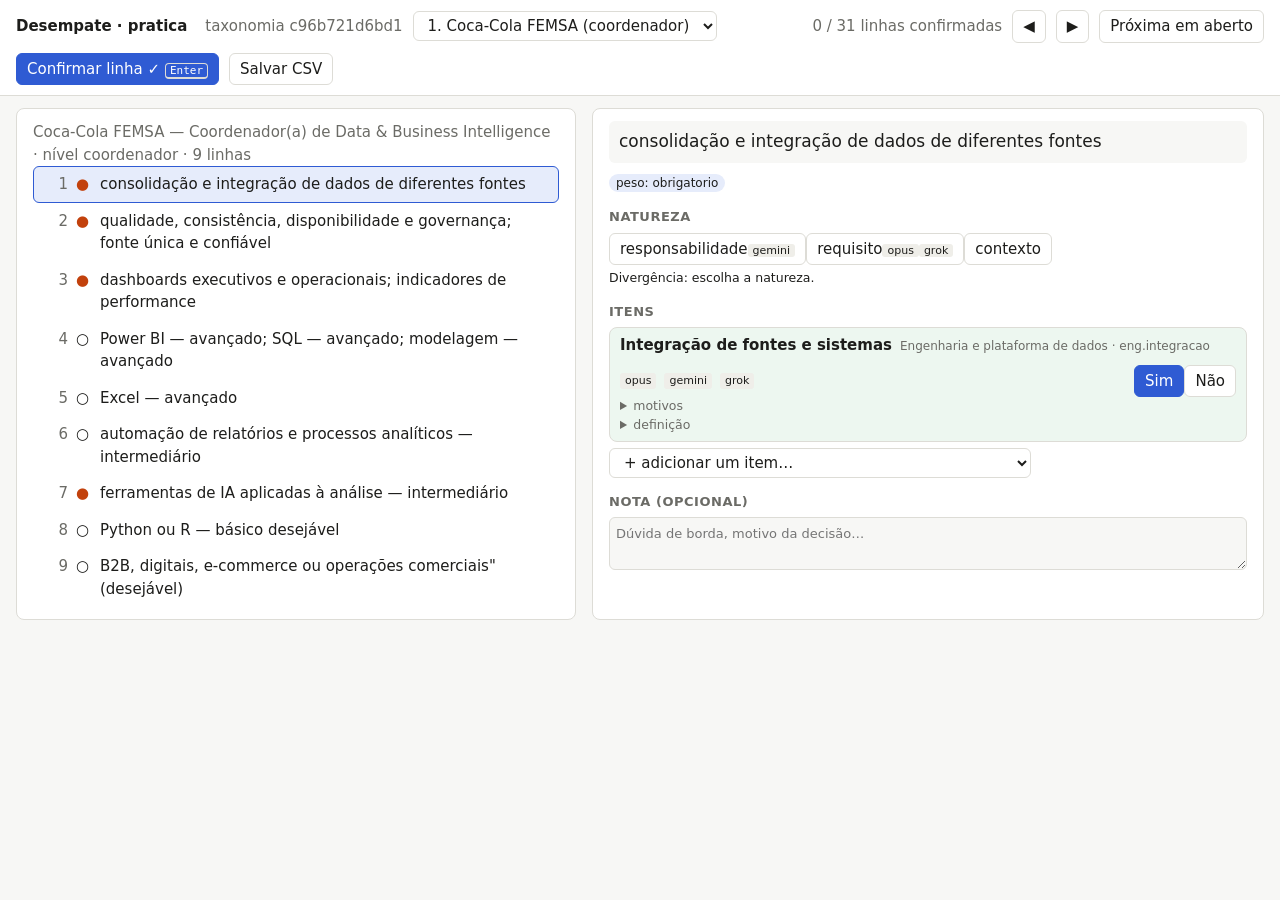
==== rotulagem/pagina/desempate_pratica.html @ 41ed616d "rotulagem: prática rotulada por três rotuladores, concordância e página de desempate Co-Authored-By:" ====
<!doctype html>
<html lang="pt-BR">
<head>
<meta charset="utf-8">
<meta name="viewport" content="width=device-width, initial-scale=1">
<title>Desempate dos rótulos</title>
<style>
:root { --bg:#f7f7f5; --panel:#fff; --text:#1d1d1b; --muted:#6b6b66; --line:#dddcd6; --accent:#2f5bd3; --soft:#e6ecfb;
  --ok:#2e7d4f; --okbg:#edf7f0; --warn:#c2410c; --warnbg:#fff1e8; --chip:#efeee9; }
@media (prefers-color-scheme: dark) { :root { --bg:#161615; --panel:#1f1f1d; --text:#e9e8e3; --muted:#9a9993; --line:#34332f;
  --accent:#8aa8ff; --soft:#26304d; --ok:#6cc893; --okbg:#17291e; --warn:#fb923c; --warnbg:#3a2414; --chip:#2a2a27; } }
* { box-sizing:border-box; }
body { margin:0; background:var(--bg); color:var(--text); font:15px/1.5 system-ui,-apple-system,"Segoe UI",sans-serif; }
header { position:sticky; top:0; z-index:2; display:flex; gap:10px; align-items:center; flex-wrap:wrap; padding:10px 16px;
  background:var(--panel); border-bottom:1px solid var(--line); }
header h1 { font-size:15px; margin:0 8px 0 0; } .grow { flex:1; } .muted { color:var(--muted); }
button, select { font:inherit; color:var(--text); background:var(--panel); border:1px solid var(--line); border-radius:6px; padding:4px 10px; cursor:pointer; }
button:hover { border-color:var(--accent); } button.primary { background:var(--accent); border-color:var(--accent); color:#fff; }
main { display:grid; grid-template-columns:minmax(0,5fr) minmax(0,6fr); gap:16px; padding:12px 16px 40px; }
@media (max-width:1000px) { main { grid-template-columns:1fr; } }
section { background:var(--panel); border:1px solid var(--line); border-radius:8px; padding:12px 16px; min-width:0; }
.linha { display:flex; gap:8px; padding:6px 8px; border-radius:6px; cursor:pointer; border:1px solid transparent; }
.linha:hover { background:var(--soft); } .linha.atual { border-color:var(--accent); background:var(--soft); }
.linha .n { width:26px; flex:none; color:var(--muted); text-align:right; }
.linha .st { width:16px; flex:none; } .st.feito { color:var(--ok); } .st.aberto { color:var(--warn); }
.chip { display:inline-block; font-size:12px; padding:0 7px; margin:2px 4px 0 0; border-radius:10px; background:var(--chip); }
.chip.regra { background:var(--soft); }
h2 { font-size:16px; margin:0 0 8px; } h3 { font-size:13px; margin:14px 0 6px; text-transform:uppercase; letter-spacing:.04em; color:var(--muted); }
.texto { font-size:17px; padding:8px 10px; background:var(--bg); border-radius:6px; margin-bottom:8px; }
.item { border:1px solid var(--line); border-radius:8px; padding:6px 10px; margin-bottom:6px; }
.item.unanime { background:var(--okbg); } .item.dividido { border-color:var(--warn); background:var(--warnbg); }
.item.dividido.decidido { background:var(--panel); border-color:var(--line); }
.item .topo { display:flex; align-items:center; gap:8px; flex-wrap:wrap; }
.item .nome { font-weight:600; } .item .dim { font-size:12px; color:var(--muted); }
.mk { font-size:11px; padding:0 5px; border-radius:3px; background:var(--chip); }
.opcoes button.on { background:var(--accent); border-color:var(--accent); color:#fff; }
.opcoes button.nao.on { background:var(--warn); border-color:var(--warn); }
.motivo { font-size:12.5px; margin-top:4px; } .motivo b { font-weight:600; }
details summary { cursor:pointer; color:var(--muted); font-size:12.5px; }
.def { font-size:12.5px; color:var(--muted); margin-top:4px; }
textarea { width:100%; min-height:50px; font:inherit; font-size:13px; color:var(--text); background:var(--bg); border:1px solid var(--line); border-radius:6px; padding:6px; }
kbd { border:1px solid var(--line); border-bottom-width:2px; border-radius:4px; padding:0 4px; font-size:11px; }
</style>
</head>
<body>
<header>
  <h1>Desempate · <span id="conj"></span></h1>
  <span class="muted">taxonomia <span id="versao"></span></span>
  <select id="vaga"></select>
  <span class="grow"></span>
  <span id="progresso" class="muted"></span>
  <button id="ant">◀</button><button id="prox">▶</button><button id="proxAberta">Próxima em aberto</button>
  <button id="confirmar" class="primary">Confirmar linha ✓ <kbd>Enter</kbd></button>
  <button id="salvar">Salvar CSV</button>
</header>
<main>
  <section><div id="lista"></div></section>
  <section id="painel"></section>
</main>
<script id="dados" type="application/json">{"conjunto": "pratica", "versao": "c96b721d6bd1", "rotuladores": [{"id": "claude-opus-5-5", "curto": "opus"}, {"id": "google/gemini-4-argon", "curto": "gemini"}, {"id": "spacexai/grok-4.7", "curto": "grok"}], "naturezas": ["responsabilidade", "requisito", "contexto"], "setores": ["bens de consumo (CPG)", "consultoria", "educação", "energia e saneamento", "financeiro", "imobiliário", "indústria", "logística e mobilidade", "mídia, marketing e publicidade", "saúde", "seguros e previdência", "serviços", "tecnologia e software", "telecom", "varejo e e-commerce"], "itens": [{"dimensao": "Gestão de pessoas", "item": "Liderar time", "chave": "pessoas.liderar_time", "definicao": "liderar, gerir ou coordenar um time ou uma área com gente", "borda": "\"liderar projetos\" sem time não conta (vai em gestão de projetos); \"liderança técnica sem gestão formal\" conta, e marca também \"referência técnica / hands-on\"", "exemplos": "\"Liderar e orientar a equipe de engenharia de dados…\"; \"Experiência mínima de três anos com liderança de equipes\""}, {"dimensao": "Gestão de pessoas", "item": "Time multidisciplinar", "chave": "pessoas.multidisciplinar", "definicao": "o time ou a liderança junta perfis diferentes (engenharia + ciência + BI, POs + devs)", "borda": "só quando a linha diz que é misto; \"time de dados\" sozinho não", "exemplos": "\"Gerenciar times multidisciplinares … engenharia de dados, BI, analytics avançado e IA\"; \"Lead cross-functional teams, including data scientists, engineers…\""}, {"dimensao": "Gestão de pessoas", "item": "Desenvolver pessoas", "chave": "pessoas.desenvolver_pessoas", "definicao": "PDI, feedback, 1:1, mentoria, coaching, avaliação de desempenho, carreira, capacitação do time", "borda": "\"desenvolver soluções\" não é desenvolver pessoas", "exemplos": "\"Capacidade de realizar feedbacks estruturados, PDIs e avaliações de desempenho\"; \"Mentor, recruit, and retain top-tier … talent\""}, {"dimensao": "Gestão de pessoas", "item": "Contratar e estruturar time", "chave": "pessoas.contratar_estruturar", "definicao": "recrutar, dimensionar headcount, montar ou crescer um time ou uma área", "borda": "\"estruturar processos\" não conta", "exemplos": "\"Participar ativamente dos processos de recrutamento e seleção para expandir o time\"; \"Dimensionar estrutura e capacidade dos times…\""}, {"dimensao": "Gestão de pessoas", "item": "Liderar líderes", "chave": "pessoas.liderar_lideres", "definicao": "gerir quem também lidera (coordenações, tech leads, líderes técnicos), formar lideranças", "borda": "—", "exemplos": "\"gestão de times técnicos, incluindo liderança de líderes técnicos\"; \"desenvolvimento de lideranças intermediárias (Coordenações)\""}, {"dimensao": "Gestão de pessoas", "item": "Operação do time", "chave": "pessoas.operacao_time", "definicao": "capacidade, alocação, rituais, distribuição de demandas, acompanhamento de entregas, remover impedimentos", "borda": "priorização da área/roadmap vai em \"roadmap e priorização\"", "exemplos": "\"Gerir a capacidade e a alocação do time, removendo impedimentos…\"; \"Liderar e desenvolver a equipe de dados, distribuindo demandas e acompanhando entregas\""}, {"dimensao": "Gestão de pessoas", "item": "Referência técnica / hands-on", "chave": "pessoas.hands_on", "definicao": "a liderança precisa pôr a mão, revisar código, tomar ou guiar decisão técnica, ser referência técnica", "borda": "\"base técnica para dialogar, não precisa construir\" conta (é profundidade técnica pedida da liderança)", "exemplos": "\"Capacidade técnica para avaliar código SQL… com profundidade\"; \"Experiência prática (não apenas gestão…) em Analytics, Engenharia de Dados\""}, {"dimensao": "Estratégia, negócio e gestão", "item": "Estratégia e visão", "chave": "negocio.estrategia", "definicao": "definir ou executar estratégia/visão de dados, IA ou BI; pensamento estratégico", "borda": "\"alinhado aos objetivos estratégicos\" sozinho não conta", "exemplos": "\"Desenvolver e executar a estratégia de dados da Cooperativa\"; \"Strong strategic thinking and product mindset\""}, {"dimensao": "Estratégia, negócio e gestão", "item": "Roadmap e priorização", "chave": "negocio.roadmap_priorizacao", "definicao": "roadmap, backlog, priorização de demandas e iniciativas por valor", "borda": "—", "exemplos": "\"Definir prioridades, roadmap e indicadores da área\"; \"Experience with value-based prioritization\""}, {"dimensao": "Estratégia, negócio e gestão", "item": "Projetos e portfólio", "chave": "negocio.projetos_portfolio", "definicao": "gestão de projetos, cronograma, portfólio de iniciativas, condução de várias frentes", "borda": "—", "exemplos": "\"Histórico em gestão de projetos complexos com múltiplas frentes de trabalho\"; \"gestão de portfólio de projetos e relacionamento com áreas de negócio\""}, {"dimensao": "Estratégia, negócio e gestão", "item": "Stakeholders e influência", "chave": "negocio.stakeholders", "definicao": "parceria com áreas, influenciar sem autoridade, negociar escopo e prioridade, articulação entre áreas", "borda": "apresentação pra diretoria vai em \"comunicação executiva\"", "exemplos": "\"Capacidade de influenciar stakeholders e conduzir iniciativas de transformação…\"; \"Atuar com Comercial, Jurídico, FP&A, Marketing e Tecnologia\""}, {"dimensao": "Estratégia, negócio e gestão", "item": "Comunicação executiva", "chave": "negocio.comunicacao_executiva", "definicao": "apresentar pra diretoria, C-level, conselho, fóruns executivos; storytelling com dados", "borda": "comunicação em geral vai em \"comunicação\" (comportamental)", "exemplos": "\"Comunicação executiva, com experiência apresentando para C-level e conselho\"; \"Conduzir apresentações executivas para stakeholders locais, regionais e globais\""}, {"dimensao": "Estratégia, negócio e gestão", "item": "Visão de negócio", "chave": "negocio.visao_negocio", "definicao": "traduzir necessidade de negócio em solução, ligar dado a impacto/valor/ROI, business acumen, business case", "borda": "—", "exemplos": "\"Conectar decisões técnicas ao impacto de negócio…\"; \"Construir business case, análises profundas e criar cenários\""}, {"dimensao": "Estratégia, negócio e gestão", "item": "Orçamento e fornecedores", "chave": "negocio.orcamento_fornecedores", "definicao": "orçamento da área, OPEX/CAPEX, contratos, licenças, fornecedores, parceiros e consultorias contratadas", "borda": "custo de nuvem/infra vai em FinOps", "exemplos": "\"Gestão de Orçamento, Contratos e Licenças…\"; \"Gerenciar fornecedores, consultorias, integradores e parceiros estratégicos…\""}, {"dimensao": "Estratégia, negócio e gestão", "item": "FinOps e custo de plataforma", "chave": "negocio.finops", "definicao": "custo de nuvem, compute, ML ou inferência; otimização de custo da plataforma", "borda": "—", "exemplos": "\"Promover a otimização contínua de custos de infraestrutura e processamento (FinOps)\"; \"Gerir o orçamento de compute e ferramentas de Machine Learning…\""}, {"dimensao": "Estratégia, negócio e gestão", "item": "Cultura de dados e adoção", "chave": "negocio.cultura_dados", "definicao": "cultura data-driven, letramento, democratizar acesso, self-service, adoção pelas áreas", "borda": "—", "exemplos": "\"Promover a cultura data-driven e o letramento em dados na organização…\"; \"democratizar o acesso à informação\""}, {"dimensao": "Estratégia, negócio e gestão", "item": "Transformação e inovação", "chave": "negocio.transformacao_inovacao", "definicao": "transformação digital, inovação, PoC/MVP, prospectar tecnologias", "borda": "migração de plataforma legada vai em \"migração e modernização\"", "exemplos": "\"Histórico de atuação em projetos de inovação e transformação digital\"; \"Prospectar tecnologias e tendências, conduzir provas de conceito e MVPs…\""}, {"dimensao": "Estratégia, negócio e gestão", "item": "Métodos ágeis", "chave": "negocio.ageis", "definicao": "Scrum, Kanban, Lean, metodologias ágeis", "borda": "—", "exemplos": "\"Conhecimento de metodologias ágeis, como Scrum, Kanban ou similares\"; \"Métodos ágeis e de inovação: Scrum/Kanban, Lean Portfolio…\""}, {"dimensao": "Estratégia, negócio e gestão", "item": "Produto e data products", "chave": "negocio.produto_dados", "definicao": "gestão de produto, mentalidade de produto, data products, ciclo de vida de produtos de dados, discovery", "borda": "—", "exemplos": "\"Oversee the entire lifecycle of data products…\"; \"Liderar a transição … para um modelo orientado a data products\""}, {"dimensao": "Estratégia, negócio e gestão", "item": "Clientes e consultoria", "chave": "negocio.clientes_consultoria", "definicao": "atender clientes externos, perfil consultivo, prospecção, desenvolvimento de negócios, propostas", "borda": "\"clientes internos\" não conta", "exemplos": "\"Experiência em consultoria ou atuação direta com clientes corporativos de grande porte\"; \"Vivência em prospecção, captura de oportunidades e desenvolvimento de negócios\""}, {"dimensao": "Estratégia, negócio e gestão", "item": "Processos e melhoria contínua", "chave": "negocio.processos_melhoria", "definicao": "redesenho de processos, padronização, melhoria contínua", "borda": "padronizar **métricas** vai em \"KPIs e métricas\"", "exemplos": "\"Promover o redesenho e a melhoria contínua dos processos corporativos\"; \"Histórico comprovado de padronização e melhoria de processos…\""}, {"dimensao": "Analytics e BI", "item": "BI, dashboards e relatórios", "chave": "analytics.bi_dashboards", "definicao": "construir ou evoluir BI, painéis, relatórios, visualização", "borda": "\"time de BI\" sozinho não marca (regra 1)", "exemplos": "\"Supervisionar a criação, evolução e governança de dashboards executivos e operacionais…\"; \"Experiência com ferramentas de BI e visualização de dados\""}, {"dimensao": "Analytics e BI", "item": "Análise e insights", "chave": "analytics.analise_insights", "definicao": "análises (exploratórias, diagnósticas, ad hoc), transformar dado em insight e recomendação", "borda": "—", "exemplos": "\"Conduzir análises exploratórias e diagnósticas para apoiar a tomada de decisão\"; \"Transformar dados complexos em análises e recomendações…\""}, {"dimensao": "Analytics e BI", "item": "KPIs e métricas", "chave": "analytics.kpis_metricas", "definicao": "definir, padronizar e acompanhar KPIs, métricas, OKRs, BSC", "borda": "métricas de modelo (erro, drift) vão em ciência de dados / MLOps", "exemplos": "\"Definir e evoluir padrões de métricas, KPIs e conceitos analíticos…\"; \"Gestão de indicadores, BSC e OKRs\""}, {"dimensao": "Analytics e BI", "item": "Experimentação e causalidade", "chave": "analytics.experimentacao", "definicao": "testes A/B, desenho de experimento, inferência causal, uplift, incrementalidade", "borda": "—", "exemplos": "\"Base estatística sólida: desenho de experimentos, testes A/B e inferência causal\"; \"Experiência com inferência causal aplicada a decisões…\""}, {"dimensao": "Analytics e BI", "item": "Digital analytics e tagueamento", "chave": "analytics.digital_analytics", "definicao": "web/product analytics, tracking, tagueamento, arquitetura de eventos", "borda": "o nome GA/GTM vem do dicionário", "exemplos": "\"Digital Analytics em escala (GA, arquitetura de eventos)\"; \"Product Analytics / governança de tracking\""}, {"dimensao": "Analytics e BI", "item": "Analytics de marketing e cliente", "chave": "analytics.marketing_cliente", "definicao": "MMM, atribuição, segmentação, CRM analytics, ciclo de vida, churn, LTV, insights de consumidor", "borda": "—", "exemplos": "\"Marketing Measurement (MMM, atribuição, incrementality)\"; \"segmentações e clusters de clientes\""}, {"dimensao": "Analytics e BI", "item": "Inteligência comercial e de mercado", "chave": "analytics.inteligencia_mercado", "definicao": "inteligência comercial, pesquisa e inteligência de mercado, pricing, benchmarking de concorrência", "borda": "—", "exemplos": "\"Construir e manter a inteligência de mercado: benchmarking de concorrentes…\"; \"3+ years Consumer Insights or Market Research experience\""}, {"dimensao": "Analytics e BI", "item": "Planejamento financeiro e P&L", "chave": "analytics.financeiro_pl", "definicao": "FP&A, orçamento e forecast do negócio, P&L, rentabilidade, finanças corporativas", "borda": "orçamento **da área de dados** vai em \"orçamento e fornecedores\"", "exemplos": "\"análises de performance, rentabilidade e P&L\"; \"Conhecimento sólido em finanças corporativas e contabilidade gerencial\""}, {"dimensao": "Analytics e BI", "item": "Automação", "chave": "analytics.automacao", "definicao": "automação de relatórios e processos, RPA, workflows", "borda": "automação **com IA** marca também o item de IA", "exemplos": "\"Liderar iniciativas de automação de … RPAs\"; \"automação de relatórios e processos analíticos — intermediário\""}, {"dimensao": "Engenharia e plataforma de dados", "item": "Arquitetura de dados", "chave": "eng.arquitetura", "definicao": "arquitetura de dados; DW, data lake, lakehouse, data mesh, medalhão", "borda": "—", "exemplos": "\"Domínio de Data Mesh\"; \"Vivência sólida em arquitetura de dados, incluindo data lake, data warehouse…\""}, {"dimensao": "Engenharia e plataforma de dados", "item": "Engenharia de dados e pipelines", "chave": "eng.pipelines", "definicao": "pipelines, ETL/ELT, ingestão, orquestração, engenharia de dados como disciplina", "borda": "\"time de engenharia de dados\" sozinho marca só liderar time", "exemplos": "\"Experiência com pipelines de dados (ETL/ELT) e ferramentas como…\"; \"Monitorar e controlar a execução de malhas de dados (pipelines)…\""}, {"dimensao": "Engenharia e plataforma de dados", "item": "Modelagem de dados", "chave": "eng.modelagem", "definicao": "modelagem dimensional, analítica, corporativa; data vault; analytics engineering", "borda": "modelagem **estatística/preditiva** vai em ciência de dados", "exemplos": "\"Data modeling (dimensional, Data Vault, semantic layers)\"; \"Experiência com modelagem analítica e transformação de dados em dbt…\""}, {"dimensao": "Engenharia e plataforma de dados", "item": "Integração de fontes e sistemas", "chave": "eng.integracao", "definicao": "integrar múltiplas fontes, sistemas, APIs, conectores", "borda": "—", "exemplos": "\"Integrar diferentes fontes de dados em um modelo corporativo consistente\"; \"Atuar na integração entre plataformas SCADA, sistemas de telemetria, BI, GIS…\""}, {"dimensao": "Engenharia e plataforma de dados", "item": "Plataforma de dados e nuvem", "chave": "eng.plataforma_cloud", "definicao": "evoluir ou sustentar a plataforma de dados; nuvem como conceito", "borda": "o provedor (AWS, Azure, GCP) vem do dicionário", "exemplos": "\"conduzir a evolução da nossa plataforma de dados\"; \"Familiaridade com Cloud (AWS, Azure ou GCP) e com os desafios de operar plataformas…\""}, {"dimensao": "Engenharia e plataforma de dados", "item": "Big data e processamento distribuído", "chave": "eng.big_data", "definicao": "grandes volumes, processamento distribuído, larga escala", "borda": "—", "exemplos": "\"Vivência com grandes volumes de dados\"; \"ambientes de processamento distribuído e plataformas de dados…\""}, {"dimensao": "Engenharia e plataforma de dados", "item": "Streaming e tempo real", "chave": "eng.streaming", "definicao": "streaming, tempo real, baixa latência", "borda": "—", "exemplos": "\"camadas de consumo NRT/Streaming Analytics (ex: Kafka, Pub/Sub)\"; \"ingestão batch e streaming de múltiplas fontes\""}, {"dimensao": "Engenharia e plataforma de dados", "item": "Boas práticas de engenharia (DevOps/DataOps)", "chave": "eng.boas_praticas", "definicao": "versionamento, Git, CI/CD, testes, code review, documentação, DataOps", "borda": "—", "exemplos": "\"Práticas modernas de engenharia: versionamento, testes automatizados, observabilidade e documentação\"; \"DataOps, CI/CD, Git, code review, testes e documentação\""}, {"dimensao": "Engenharia e plataforma de dados", "item": "Observabilidade e operação", "chave": "eng.observabilidade_operacao", "definicao": "monitoramento, SLA/SLO, incidentes, sustentação, confiabilidade e disponibilidade da plataforma", "borda": "qualidade **do dado** vai em \"qualidade de dados\"", "exemplos": "\"SLA, SLI e SLO… incidentes\"; \"Responder pela confiabilidade da plataforma analítica: monitoramento de pipelines…\""}, {"dimensao": "Engenharia e plataforma de dados", "item": "Migração e modernização", "chave": "eng.migracao_modernizacao", "definicao": "migrar ou modernizar plataforma ou arquitetura legada", "borda": "—", "exemplos": "\"Liderança comprovada de migrações de dados legados para ecossistemas modernos em nuvem\"; \"Vivência na condução de migrações de dados, modernização de plataformas analíticas…\""}, {"dimensao": "Engenharia e plataforma de dados", "item": "Camada semântica", "chave": "eng.camada_semantica", "definicao": "camada semântica, métricas governadas como produto, data contracts", "borda": "—", "exemplos": "\"Familiaridade com camadas semânticas e preparação de dados para consumo por LLM / text-to-SQL\"; \"Diferencial: camada semântica corporativa\""}, {"dimensao": "Engenharia e plataforma de dados", "item": "Software e sistemas (fora de dados)", "chave": "eng.software_sistemas", "definicao": "desenvolvimento de software, arquitetura de software, sistemas como ERP/WMS/CRM, front/back-end", "borda": "—", "exemplos": "\"Experiência sólida liderando times de desenvolvimento de software\"; \"Experiência em implantação ou transformação de plataformas como ERP, WMS, CRM…\""}, {"dimensao": "Governança, qualidade e segurança", "item": "Governança de dados", "chave": "gov.governanca", "definicao": "políticas, papéis (owners, stewards), padrões, frameworks (DAMA), programa de governança", "borda": "\"governança de modelos/IA\" vai no item próprio", "exemplos": "\"Implantar e sustentar a governança de dados: papéis e responsabilidades…\"; \"Governança e qualidade de dados (DAMA-DMBOK)\""}, {"dimensao": "Governança, qualidade e segurança", "item": "Qualidade de dados", "chave": "gov.qualidade", "definicao": "qualidade, consistência, integridade, acuracidade do dado", "borda": "—", "exemplos": "\"Conhecimento em modelagem de dados, qualidade de dados e governança\"; \"Implantar rotinas de validação e consistência dos dados antes de cada entrega…\""}, {"dimensao": "Governança, qualidade e segurança", "item": "Catálogo, metadados e linhagem", "chave": "gov.catalogo_linhagem", "definicao": "catálogo de dados, metadados, linhagem, dicionário de dados/métricas", "borda": "—", "exemplos": "\"Data Quality, Metadata Management, Data Catalog, Data Lineage e Data Stewardship\"; \"Metadata and lineage management\""}, {"dimensao": "Governança, qualidade e segurança", "item": "Dados mestres (MDM)", "chave": "gov.mdm", "definicao": "master data management", "borda": "—", "exemplos": "\"gestão de dados mestres (MDM) e práticas de governança\"; \"… e Master Data Management (MDM)\""}, {"dimensao": "Governança, qualidade e segurança", "item": "Privacidade e regulação", "chave": "gov.privacidade_regulacao", "definicao": "LGPD, privacidade, PII, compliance, regulação setorial (SOX, HIPAA)", "borda": "—", "exemplos": "\"Conformidade com a LGPD, incluindo classificação, retenção e tratamento de dados pessoais\"; \"Governança de dados financeiros, incluindo SOX\""}, {"dimensao": "Governança, qualidade e segurança", "item": "Segurança da informação e acesso", "chave": "gov.seguranca", "definicao": "segurança da informação, controle de acesso", "borda": "—", "exemplos": "\"governança e Segurança da Informação\"; \"Conhecimento prático de governança, privacidade e segurança de dados\""}, {"dimensao": "Governança, qualidade e segurança", "item": "Governança de IA e de modelos", "chave": "gov.governanca_ia", "definicao": "governança de modelos e agentes, risco de modelo, IA responsável, guardrails, ética de uso", "borda": "—", "exemplos": "\"definir processos de governança de modelos + gestão de risco de modelos\"; \"Atuar como Centro de Excelência (CoE) na governança de agentes de IA…\""}, {"dimensao": "IA e ciência de dados", "item": "IA generativa e LLMs", "chave": "ia.genai_llm", "definicao": "GenAI, LLMs, RAG, embeddings, bancos vetoriais, dados preparados pra IA", "borda": "—", "exemplos": "\"Vivência com Inteligência Artificial Generativa e utilização de LLMs\"; \"embeddings, Vector DBs (ex: Pinecone, Qdrant, ChromaDB) ou RAG\""}, {"dimensao": "IA e ciência de dados", "item": "Agentes de IA", "chave": "ia.agentes", "definicao": "agentes, sistemas agênticos, multi-agente, copilotos conversacionais", "borda": "—", "exemplos": "\"Ao menos um caso de agentes de IA em produção\"; \"Familiaridade com arquiteturas modernas baseadas em agentes (arquitetura agêntica)\""}, {"dimensao": "IA e ciência de dados", "item": "Ciência de dados e machine learning", "chave": "ia.ciencia_dados_ml", "definicao": "modelos preditivos, ML, estatística aplicada, forecast, séries temporais", "borda": "\"IA\" genérica sem ML vai em \"IA aplicada ao negócio\"", "exemplos": "\"Base sólida em estatística, machine learning e desenho de experimentos…\"; \"Séries temporais, forecast, segmentação, modelos de propensão…\""}, {"dimensao": "IA e ciência de dados", "item": "MLOps e LLMOps", "chave": "ia.mlops", "definicao": "colocar e manter modelo em produção, monitorar drift, ciclo de vida de modelo, feature store", "borda": "—", "exemplos": "\"Familiaridade com práticas de MLOps e deploy de modelos de Machine Learning em produção\"; \"LLMOps e frameworks de avaliação de modelos em produção…\""}, {"dimensao": "IA e ciência de dados", "item": "IA aplicada ao negócio", "chave": "ia.ia_aplicada", "definicao": "aplicar IA a problemas ou áreas, estratégia/portfólio de IA, casos de uso, ROI de IA", "borda": "—", "exemplos": "\"Fomentar a utilização de analytics, inteligência artificial e novas tecnologias aplicadas ao negócio\"; \"Definir e liderar a estratégia de IA … governar o portfólio\""}, {"dimensao": "IA e ciência de dados", "item": "IA na produtividade do time", "chave": "ia.ia_produtividade", "definicao": "usar IA no próprio trabalho do time: AI-first engineering, copilots, acelerar entrega", "borda": "—", "exemplos": "\"Impulsionar práticas de AI-first engineering…\"; \"Uso de ferramentas de IA generativa e agentes para acelerar o trabalho do time\""}, {"dimensao": "Formação, idioma e experiência", "item": "Graduação", "chave": "formacao.graduacao", "definicao": "ensino superior (qualquer área ou áreas listadas)", "borda": "—", "exemplos": "\"Ensino superior completo em Tecnologia, Engenharia, Ciência da Computação ou áreas correlatas\"; \"Formação superior completa em áreas correlatas\""}, {"dimensao": "Formação, idioma e experiência", "item": "Pós-graduação, MBA, mestrado", "chave": "formacao.pos", "definicao": "pós, MBA, mestrado, doutorado", "borda": "—", "exemplos": "\"Pós-graduação ou MBA em Gestão, Dados ou Tecnologia é diferencial\"; \"Mestrado ou doutorado em áreas relacionadas a Data Science…\""}, {"dimensao": "Formação, idioma e experiência", "item": "Certificação", "chave": "formacao.certificacao", "definicao": "certificação (cloud, BI, Scrum, governança)", "borda": "—", "exemplos": "\"Certificações em cloud\"; \"Certificações na área de dados (Azure Data Engineer, AWS…)\""}, {"dimensao": "Formação, idioma e experiência", "item": "Inglês", "chave": "idioma.ingles", "definicao": "inglês, em qualquer nível", "borda": "—", "exemplos": "\"Inglês avançado para comunicação verbal e escrita\"; \"Excellent level of English C1 or above\""}, {"dimensao": "Formação, idioma e experiência", "item": "Espanhol", "chave": "idioma.espanhol", "definicao": "espanhol, em qualquer nível", "borda": "—", "exemplos": "\"Espanhol Avançado/Fluente (Mandatório)\"; \"Desejável: Espanhol\""}, {"dimensao": "Formação, idioma e experiência", "item": "Tempo de experiência", "chave": "experiencia.anos", "definicao": "pede N anos (na área, em liderança); o número vai no rótulo `anos`", "borda": "—", "exemplos": "\"10 a 15 anos de experiência em tecnologia, com ao menos 5 anos em posições de liderança…\"; \"Experiência acima de 5 anos em call center\""}, {"dimensao": "Formação, idioma e experiência", "item": "Experiência prévia na área de dados", "chave": "experiencia.dados", "definicao": "pede trajetória ou experiência sólida em dados, BI, engenharia ou ciência (sem nomear prática específica)", "borda": "se nomeia a prática (\"experiência com pipelines\"), marca a prática", "exemplos": "\"Sólida experiência prévia em Data Analytics\"; \"Experiência prévia atuando em áreas de Ciência de Dados, Analytics ou Engenharia de Dados\""}, {"dimensao": "Formação, idioma e experiência", "item": "Experiência setorial", "chave": "experiencia.setor", "definicao": "pede experiência num setor ou negócio; o **setor** vai num 2º campo, com a mesma lista de `setores.csv`", "borda": "conhecimento de negócio específico (\"crédito e cobrança\", \"chargeback\", \"folha de pagamento\") conta, com o setor dele", "exemplos": "\"Experiência no setor financeiro ou em áreas corporativas de alta complexidade\"; \"Diferencial: experiência em healthtechs, edtechs…\""}, {"dimensao": "Comportamental e condições", "item": "Comunicação e colaboração", "chave": "comportamento.comunicacao", "definicao": "comunicação clara, colaboração, interação com níveis diferentes", "borda": "apresentação executiva vai em \"comunicação executiva\"", "exemplos": "\"Boa comunicação e habilidade para interagir com diferentes níveis de stakeholders\"; \"Strong communication skills…\""}, {"dimensao": "Comportamental e condições", "item": "Pensamento analítico e resolução de problemas", "chave": "comportamento.analitico", "definicao": "capacidade analítica, pensamento crítico, estruturar problema, causa raiz", "borda": "—", "exemplos": "\"Forte afinidade com dados, excelente capacidade analítica e pensamento crítico\"; \"'Dive deep'… identificar a causa raiz…\""}, {"dimensao": "Comportamental e condições", "item": "Autonomia e iniciativa", "chave": "comportamento.autonomia", "definicao": "autonomia, perfil empreendedor, inquieto, curiosidade, proatividade", "borda": "—", "exemplos": "\"Perfil empreendedor e inovador, com autonomia para propor e executar sem precisar de tutela\"; \"Senioridade suficiente para atuar com autonomia…\""}, {"dimensao": "Comportamental e condições", "item": "Organização e ambiente de pressão", "chave": "comportamento.organizacao", "definicao": "organização, prioridades concorrentes, pressão, adaptabilidade, ritmo acelerado", "borda": "—", "exemplos": "\"Capacidade de priorizar demandas e trabalhar sob pressão\"; \"Lidar com necessidades/prioridades concorrentes… em contexto acelerado\""}, {"dimensao": "Comportamental e condições", "item": "Condição de trabalho", "chave": "condicao.trabalho", "definicao": "viagens, presencial/híbrido, mudança de cidade", "borda": "—", "exemplos": "\"Disponibilidade para viagens\"; \"Disponibilidade para trabalhar em modelo híbrido (3 vezes por semana no escritório)…\""}, {"dimensao": "Comportamental e condições", "item": "Outro", "chave": "outro", "definicao": "nada acima cabe; escrever 3–6 palavras", "borda": "—", "exemplos": "\"Gerenciar as rotinas executivas … papéis de liderança em Saúde e Segurança\""}], "vagas": [{"id": "0d9a1314b72a", "nivel": "coordenador", "empresa": "Coca-Cola FEMSA", "cargo": "Coordenador(a) de Data & Business Intelligence", "linhas": [{"ordem": 1, "texto": "consolidação e integração de dados de diferentes fontes", "peso": "obrigatorio", "anos": null, "ferramentas": [], "votos": [{"ordem": 1, "natureza": "requisito", "itens": ["eng.integracao"], "outro": "", "setor": "nenhum", "motivo": "integração de dados de diferentes fontes"}, {"ordem": 1, "natureza": "responsabilidade", "itens": ["eng.integracao"], "outro": "", "setor": "nenhum", "motivo": "Cita 'consolidação e integração de dados de diferentes fontes'."}, {"ordem": 1, "natureza": "requisito", "itens": ["eng.integracao"], "outro": "", "setor": "nenhum", "motivo": "Pede consolidação e integração de dados de diferentes fontes."}]}, {"ordem": 2, "texto": "qualidade, consistência, disponibilidade e governança; fonte única e confiável", "peso": "obrigatorio", "anos": null, "ferramentas": [], "votos": [{"ordem": 2, "natureza": "requisito", "itens": ["gov.qualidade", "gov.governanca", "eng.observabilidade_operacao"], "outro": "", "setor": "nenhum", "motivo": "qualidade e consistência, governança, disponibilidade do dado"}, {"ordem": 2, "natureza": "responsabilidade", "itens": ["gov.qualidade", "gov.governanca", "eng.observabilidade_operacao"], "outro": "", "setor": "nenhum", "motivo": "Cita 'qualidade, consistência' (qualidade), 'disponibilidade' (observabilidade/operação) e 'governança'."}, {"ordem": 2, "natureza": "requisito", "itens": ["gov.qualidade", "gov.governanca"], "outro": "", "setor": "nenhum", "motivo": "Cita qualidade, consistência e governança, além de fonte única e confiável."}]}, {"ordem": 3, "texto": "dashboards executivos e operacionais; indicadores de performance", "peso": "obrigatorio", "anos": null, "ferramentas": [], "votos": [{"ordem": 3, "natureza": "requisito", "itens": ["analytics.bi_dashboards", "analytics.kpis_metricas"], "outro": "", "setor": "nenhum", "motivo": "dashboards executivos e indicadores de performance"}, {"ordem": 3, "natureza": "responsabilidade", "itens": ["analytics.bi_dashboards", "analytics.kpis_metricas"], "outro": "", "setor": "nenhum", "motivo": "Cita 'dashboards executivos e operacionais' e 'indicadores de performance'."}, {"ordem": 3, "natureza": "requisito", "itens": ["analytics.bi_dashboards", "analytics.kpis_metricas"], "outro": "", "setor": "nenhum", "motivo": "Cita dashboards executivos e operacionais e indicadores de performance."}]}, {"ordem": 4, "texto": "Power BI — avançado; SQL — avançado; modelagem — avançado", "peso": "obrigatorio", "anos": null, "ferramentas": ["SQL", "Power BI"], "votos": [{"ordem": 4, "natureza": "requisito", "itens": ["eng.modelagem"], "outro": "", "setor": "nenhum", "motivo": "modelagem avançado; ferramentas ficam pro dicionário"}, {"ordem": 4, "natureza": "requisito", "itens": ["eng.modelagem"], "outro": "", "setor": "nenhum", "motivo": "Pede 'modelagem — avançado'; ferramentas (Power BI, SQL) ficam para o dicionário."}, {"ordem": 4, "natureza": "requisito", "itens": ["eng.modelagem"], "outro": "", "setor": "nenhum", "motivo": "Além das ferramentas nomeadas, a linha pede modelagem avançada."}]}, {"ordem": 5, "texto": "Excel — avançado", "peso": "obrigatorio", "anos": null, "ferramentas": ["Excel"], "votos": [{"ordem": 5, "natureza": "requisito", "itens": [], "outro": "", "setor": "nenhum", "motivo": "só ferramenta nomeada (Excel), marcada pelo dicionário"}, {"ordem": 5, "natureza": "requisito", "itens": [], "outro": "", "setor": "nenhum", "motivo": "Cita apenas a ferramenta 'Excel', que é marcada pelo dicionário."}, {"ordem": 5, "natureza": "requisito", "itens": [], "outro": "", "setor": "nenhum", "motivo": "Só cita a ferramenta Excel, marcada em outra etapa."}]}, {"ordem": 6, "texto": "automação de relatórios e processos analíticos — intermediário", "peso": "obrigatorio", "anos": null, "ferramentas": [], "votos": [{"ordem": 6, "natureza": "requisito", "itens": ["analytics.automacao"], "outro": "", "setor": "nenhum", "motivo": "automação de relatórios e processos analíticos"}, {"ordem": 6, "natureza": "requisito", "itens": ["analytics.automacao"], "outro": "", "setor": "nenhum", "motivo": "Pede 'automação de relatórios e processos analíticos'."}, {"ordem": 6, "natureza": "requisito", "itens": ["analytics.automacao"], "outro": "", "setor": "nenhum", "motivo": "Pede automação de relatórios e processos analíticos."}]}, {"ordem": 7, "texto": "ferramentas de IA aplicadas à análise — intermediário", "peso": "obrigatorio", "anos": null, "ferramentas": [], "votos": [{"ordem": 7, "natureza": "requisito", "itens": ["ia.ia_produtividade"], "outro": "", "setor": "nenhum", "motivo": "ferramentas de IA usadas no próprio trabalho de análise"}, {"ordem": 7, "natureza": "requisito", "itens": ["ia.ia_produtividade", "analytics.analise_insights"], "outro": "", "setor": "nenhum", "motivo": "Pede uso de 'ferramentas de IA aplicadas à análise' no trabalho."}, {"ordem": 7, "natureza": "requisito", "itens": ["ia.ia_aplicada"], "outro": "", "setor": "nenhum", "motivo": "Pede IA aplicada à análise, sem nomear modelo ou LLM."}]}, {"ordem": 8, "texto": "Python ou R — básico desejável", "peso": "diferencial", "anos": null, "ferramentas": ["Python"], "votos": [{"ordem": 8, "natureza": "requisito", "itens": [], "outro": "", "setor": "nenhum", "motivo": "só linguagens nomeadas (Python, R), marcadas pelo dicionário"}, {"ordem": 8, "natureza": "requisito", "itens": [], "outro": "", "setor": "nenhum", "motivo": "Cita apenas as linguagens/ferramentas 'Python ou R'."}, {"ordem": 8, "natureza": "requisito", "itens": [], "outro": "", "setor": "nenhum", "motivo": "Só cita Python ou R, ferramentas de outra etapa."}]}, {"ordem": 9, "texto": "B2B, digitais, e-commerce ou operações comerciais\" (desejável)", "peso": "diferencial", "anos": null, "ferramentas": [], "votos": [{"ordem": 9, "natureza": "requisito", "itens": ["experiencia.setor"], "outro": "", "setor": "varejo e e-commerce", "motivo": "vivência em e-commerce, digitais ou operações comerciais"}, {"ordem": 9, "natureza": "requisito", "itens": ["experiencia.setor"], "outro": "", "setor": "varejo e e-commerce", "motivo": "Pede vivência desejável em 'e-commerce ou operações comerciais'."}, {"ordem": 9, "natureza": "requisito", "itens": ["experiencia.setor"], "outro": "", "setor": "varejo e e-commerce", "motivo": "Pede experiência em e-commerce, B2B, digitais ou operações comerciais."}]}]}, {"id": "322d2c7e5ca0", "nivel": "gerente", "empresa": "Vivo", "cargo": "Gerente MIS Operações", "linhas": [{"ordem": 1, "texto": "gestão de MIS, BI, Planejamento ou Inteligência Operacional", "peso": "obrigatorio", "anos": null, "ferramentas": [], "votos": [{"ordem": 1, "natureza": "requisito", "itens": ["pessoas.liderar_time", "experiencia.dados"], "outro": "", "setor": "nenhum", "motivo": "experiência em gestão de MIS, BI ou inteligência operacional"}, {"ordem": 1, "natureza": "requisito", "itens": ["pessoas.liderar_time", "experiencia.dados"], "outro": "", "setor": "nenhum", "motivo": "Pede experiência em gestão de áreas de MIS, BI ou inteligência operacional."}, {"ordem": 1, "natureza": "requisito", "itens": ["pessoas.liderar_time", "experiencia.dados"], "outro": "", "setor": "nenhum", "motivo": "Pede gestão das áreas de MIS e BI, sem prática específica de painéis."}]}, {"ordem": 2, "texto": "Liderar o time de MIS… desenvolvimento técnico e gestão de performance", "peso": "obrigatorio", "anos": null, "ferramentas": [], "votos": [{"ordem": 2, "natureza": "responsabilidade", "itens": ["pessoas.liderar_time", "pessoas.desenvolver_pessoas"], "outro": "", "setor": "nenhum", "motivo": "liderar o time; desenvolvimento técnico e gestão de performance"}, {"ordem": 2, "natureza": "responsabilidade", "itens": ["pessoas.liderar_time", "pessoas.desenvolver_pessoas"], "outro": "", "setor": "nenhum", "motivo": "Cita 'Liderar o time de MIS', 'desenvolvimento técnico e gestão de performance'."}, {"ordem": 2, "natureza": "responsabilidade", "itens": ["pessoas.liderar_time", "pessoas.desenvolver_pessoas"], "outro": "", "setor": "nenhum", "motivo": "Manda liderar o time de MIS, com desenvolvimento técnico e gestão de performance."}]}, {"ordem": 3, "texto": "indicadores de Contact Center, Operações de Atendimento ou Experiência do Cliente", "peso": "obrigatorio", "anos": null, "ferramentas": [], "votos": [{"ordem": 3, "natureza": "requisito", "itens": ["analytics.kpis_metricas", "experiencia.setor"], "outro": "", "setor": "serviços", "motivo": "indicadores de Contact Center e atendimento, negócio específico"}, {"ordem": 3, "natureza": "requisito", "itens": ["analytics.kpis_metricas", "experiencia.setor"], "outro": "", "setor": "serviços", "motivo": "Pede vivência com 'indicadores' específicos de 'Contact Center, Operações de Atendimento'."}, {"ordem": 3, "natureza": "requisito", "itens": ["analytics.kpis_metricas", "experiencia.setor"], "outro": "", "setor": "serviços", "motivo": "Cita indicadores de contact center, atendimento e experiência do cliente."}]}, {"ordem": 4, "texto": "Power BI, Tableau; Excel avançado", "peso": "obrigatorio", "anos": null, "ferramentas": ["Power BI", "Tableau", "Excel"], "votos": [{"ordem": 4, "natureza": "requisito", "itens": [], "outro": "", "setor": "nenhum", "motivo": "só ferramentas nomeadas, marcadas pelo dicionário"}, {"ordem": 4, "natureza": "requisito", "itens": [], "outro": "", "setor": "nenhum", "motivo": "Cita apenas ferramentas pelo nome (Power BI, Tableau, Excel), marcadas pelo dicionário."}, {"ordem": 4, "natureza": "requisito", "itens": [], "outro": "", "setor": "nenhum", "motivo": "Só nomeia ferramentas, sem conceito ao redor para rotular."}]}, {"ordem": 5, "texto": "automação, modelagem de dados e construção de indicadores", "peso": "obrigatorio", "anos": null, "ferramentas": [], "votos": [{"ordem": 5, "natureza": "requisito", "itens": ["analytics.automacao", "eng.modelagem", "analytics.kpis_metricas"], "outro": "", "setor": "nenhum", "motivo": "automação, modelagem de dados, construção de indicadores"}, {"ordem": 5, "natureza": "requisito", "itens": ["analytics.automacao", "eng.modelagem", "analytics.kpis_metricas"], "outro": "", "setor": "nenhum", "motivo": "Cita explicitamente 'automação, modelagem de dados e construção de indicadores'."}, {"ordem": 5, "natureza": "requisito", "itens": ["analytics.automacao", "eng.modelagem", "analytics.kpis_metricas"], "outro": "", "setor": "nenhum", "motivo": "Cita automação, modelagem de dados e construção de indicadores."}]}, {"ordem": 6, "texto": "análises preditivas; capacidade, produtividade, dimensionamento e tendências", "peso": "obrigatorio", "anos": null, "ferramentas": [], "votos": [{"ordem": 6, "natureza": "requisito", "itens": ["ia.ciencia_dados_ml", "analytics.analise_insights"], "outro": "", "setor": "nenhum", "motivo": "análises preditivas e de tendências, dimensionamento"}, {"ordem": 6, "natureza": "requisito", "itens": ["ia.ciencia_dados_ml", "analytics.analise_insights"], "outro": "", "setor": "nenhum", "motivo": "Pede 'análises preditivas' e análises de 'capacidade, produtividade, dimensionamento e tendências'."}, {"ordem": 6, "natureza": "requisito", "itens": ["ia.ciencia_dados_ml", "analytics.analise_insights"], "outro": "", "setor": "nenhum", "motivo": "Cita análises preditivas e temas de capacidade, produtividade, dimensionamento e tendências."}]}, {"ordem": 7, "texto": "governança dos dados", "peso": "obrigatorio", "anos": null, "ferramentas": [], "votos": [{"ordem": 7, "natureza": "requisito", "itens": ["gov.governanca"], "outro": "", "setor": "nenhum", "motivo": "governança dos dados"}, {"ordem": 7, "natureza": "requisito", "itens": ["gov.governanca"], "outro": "", "setor": "nenhum", "motivo": "Cita diretamente 'governança dos dados'."}, {"ordem": 7, "natureza": "requisito", "itens": ["gov.governanca"], "outro": "", "setor": "nenhum", "motivo": "Cita governança dos dados, sem qualidade ou outros controles."}]}, {"ordem": 8, "texto": "fóruns executivos… apresentações gerenciais", "peso": "obrigatorio", "anos": null, "ferramentas": [], "votos": [{"ordem": 8, "natureza": "requisito", "itens": ["negocio.comunicacao_executiva"], "outro": "", "setor": "nenhum", "motivo": "fóruns executivos e apresentações gerenciais"}, {"ordem": 8, "natureza": "responsabilidade", "itens": ["negocio.comunicacao_executiva"], "outro": "", "setor": "nenhum", "motivo": "Atuação em 'fóruns executivos' e condução de 'apresentações gerenciais'."}, {"ordem": 8, "natureza": "requisito", "itens": ["negocio.comunicacao_executiva"], "outro": "", "setor": "nenhum", "motivo": "Cita fóruns executivos e apresentações gerenciais."}]}, {"ordem": 9, "texto": "Dif.: \"SQL, Python", "peso": "diferencial", "anos": null, "ferramentas": ["SQL", "Python"], "votos": [{"ordem": 9, "natureza": "requisito", "itens": [], "outro": "", "setor": "nenhum", "motivo": "só ferramentas nomeadas (SQL, Python)"}, {"ordem": 9, "natureza": "requisito", "itens": [], "outro": "", "setor": "nenhum", "motivo": "Cita apenas linguagens/ferramentas pelo nome (SQL, Python), sem conceito adicional."}, {"ordem": 9, "natureza": "requisito", "itens": [], "outro": "", "setor": "nenhum", "motivo": "Diferencial que só nomeia ferramentas, sem conceito ao redor."}]}]}, {"id": "39f7c53fa832", "nivel": "gerente", "empresa": "Sicredi Aliança", "cargo": "Gerente de Dados, BI e Automação", "linhas": [{"ordem": 1, "texto": "Liderar as áreas de Dados, Business Intelligence, Processos e Automação", "peso": "obrigatorio", "anos": null, "ferramentas": [], "votos": [{"ordem": 1, "natureza": "responsabilidade", "itens": ["pessoas.liderar_time", "pessoas.multidisciplinar"], "outro": "", "setor": "nenhum", "motivo": "liderar áreas distintas: Dados, BI, Processos e Automação"}, {"ordem": 1, "natureza": "responsabilidade", "itens": ["pessoas.liderar_time", "pessoas.multidisciplinar"], "outro": "", "setor": "nenhum", "motivo": "Pede para 'Liderar as áreas de Dados, Business Intelligence, Processos e Automação', juntando disciplinas distintas."}, {"ordem": 1, "natureza": "responsabilidade", "itens": ["pessoas.liderar_time"], "outro": "", "setor": "nenhum", "motivo": "Liderar as áreas indica gestão de time; os nomes das áreas não marcam prática."}]}, {"ordem": 2, "texto": "Desenvolver e executar a estratégia de dados da Cooperativa", "peso": "obrigatorio", "anos": null, "ferramentas": [], "votos": [{"ordem": 2, "natureza": "responsabilidade", "itens": ["negocio.estrategia"], "outro": "", "setor": "nenhum", "motivo": "desenvolver e executar a estratégia de dados"}, {"ordem": 2, "natureza": "responsabilidade", "itens": ["negocio.estrategia"], "outro": "", "setor": "nenhum", "motivo": "Cita diretamente 'Desenvolver e executar a estratégia de dados'."}, {"ordem": 2, "natureza": "responsabilidade", "itens": ["negocio.estrategia"], "outro": "", "setor": "nenhum", "motivo": "Desenvolver e executar a estratégia de dados marca estratégia e visão."}]}, {"ordem": 3, "texto": "Garantir a governança, qualidade … e integridade das informações", "peso": "obrigatorio", "anos": null, "ferramentas": [], "votos": [{"ordem": 3, "natureza": "responsabilidade", "itens": ["gov.governanca", "gov.qualidade"], "outro": "", "setor": "nenhum", "motivo": "governança, qualidade e integridade das informações"}, {"ordem": 3, "natureza": "responsabilidade", "itens": ["gov.governanca", "gov.qualidade"], "outro": "", "setor": "nenhum", "motivo": "Pede para 'Garantir a governança, qualidade … e integridade das informações'."}, {"ordem": 3, "natureza": "responsabilidade", "itens": ["gov.governanca", "gov.qualidade"], "outro": "", "setor": "nenhum", "motivo": "Pede garantir governança, qualidade e integridade das informações."}]}, {"ordem": 4, "texto": "… segurança … das informações", "peso": "obrigatorio", "anos": null, "ferramentas": [], "votos": [{"ordem": 4, "natureza": "responsabilidade", "itens": ["gov.seguranca"], "outro": "", "setor": "nenhum", "motivo": "segurança das informações"}, {"ordem": 4, "natureza": "responsabilidade", "itens": ["gov.seguranca"], "outro": "", "setor": "nenhum", "motivo": "Continuação da linha anterior pedindo para garantir a 'segurança … das informações'."}, {"ordem": 4, "natureza": "responsabilidade", "itens": ["gov.seguranca"], "outro": "", "setor": "nenhum", "motivo": "Trecho continuado pede segurança das informações."}]}, {"ordem": 5, "texto": "Evoluir dashboards, indicadores e soluções analíticas\" + \"Conhecimento em Power BI, SQL ou ferramentas correlatas", "peso": "obrigatorio", "anos": null, "ferramentas": ["SQL", "Power BI"], "votos": [{"ordem": 5, "natureza": "responsabilidade", "itens": ["analytics.bi_dashboards", "analytics.kpis_metricas"], "outro": "", "setor": "nenhum", "motivo": "evoluir dashboards e indicadores; ferramentas pro dicionário"}, {"ordem": 5, "natureza": "responsabilidade", "itens": ["analytics.bi_dashboards", "analytics.kpis_metricas"], "outro": "", "setor": "nenhum", "motivo": "Cita 'Evoluir dashboards, indicadores' e ferramentas de visualização correlatas."}, {"ordem": 5, "natureza": "responsabilidade", "itens": ["analytics.bi_dashboards", "analytics.kpis_metricas"], "outro": "", "setor": "nenhum", "motivo": "Evoluir dashboards e indicadores marca BI e KPIs; ferramentas nomeadas não são rotuladas."}]}, {"ordem": 6, "texto": "Transformar dados em inteligência de negócios, identificando oportunidades", "peso": "obrigatorio", "anos": null, "ferramentas": [], "votos": [{"ordem": 6, "natureza": "responsabilidade", "itens": ["analytics.analise_insights", "negocio.visao_negocio"], "outro": "", "setor": "nenhum", "motivo": "transformar dados em inteligência de negócios, oportunidades"}, {"ordem": 6, "natureza": "responsabilidade", "itens": ["analytics.analise_insights", "negocio.visao_negocio"], "outro": "", "setor": "nenhum", "motivo": "Pede para 'Transformar dados em inteligência de negócios, identificando oportunidades'."}, {"ordem": 6, "natureza": "responsabilidade", "itens": ["analytics.analise_insights", "negocio.visao_negocio"], "outro": "", "setor": "nenhum", "motivo": "Transformar dados em inteligência e identificar oportunidades marca análise e visão de negócio."}]}, {"ordem": 7, "texto": "Liderar iniciativas de automação de … RPAs", "peso": "obrigatorio", "anos": null, "ferramentas": [], "votos": [{"ordem": 7, "natureza": "responsabilidade", "itens": ["analytics.automacao"], "outro": "", "setor": "nenhum", "motivo": "iniciativas de automação e RPAs"}, {"ordem": 7, "natureza": "responsabilidade", "itens": ["analytics.automacao"], "outro": "", "setor": "nenhum", "motivo": "Cita 'Liderar iniciativas de automação de … RPAs'."}, {"ordem": 7, "natureza": "responsabilidade", "itens": ["analytics.automacao"], "outro": "", "setor": "nenhum", "motivo": "Liderar iniciativas de automação e RPAs marca automação."}]}, {"ordem": 8, "texto": "… automação de processos, workflows, integrações sistêmicas", "peso": "obrigatorio", "anos": null, "ferramentas": [], "votos": [{"ordem": 8, "natureza": "responsabilidade", "itens": ["analytics.automacao", "eng.integracao"], "outro": "", "setor": "nenhum", "motivo": "automação de processos, workflows, integrações sistêmicas"}, {"ordem": 8, "natureza": "responsabilidade", "itens": ["analytics.automacao", "eng.integracao"], "outro": "", "setor": "nenhum", "motivo": "Continuação citando 'automação de processos, workflows' e 'integrações sistêmicas'."}, {"ordem": 8, "natureza": "responsabilidade", "itens": ["analytics.automacao", "eng.integracao"], "outro": "", "setor": "nenhum", "motivo": "Continuação cita automação de processos, workflows e integrações sistêmicas."}]}, {"ordem": 9, "texto": "Promover o redesenho e a melhoria contínua dos processos corporativos\" + \"Conhecimento em modelagem e melhoria de processos", "peso": "obrigatorio", "anos": null, "ferramentas": [], "votos": [{"ordem": 9, "natureza": "responsabilidade", "itens": ["negocio.processos_melhoria"], "outro": "", "setor": "nenhum", "motivo": "redesenho e melhoria contínua de processos"}, {"ordem": 9, "natureza": "responsabilidade", "itens": ["negocio.processos_melhoria"], "outro": "", "setor": "nenhum", "motivo": "Cita 'redesenho e a melhoria contínua dos processos corporativos'."}, {"ordem": 9, "natureza": "responsabilidade", "itens": ["negocio.processos_melhoria"], "outro": "", "setor": "nenhum", "motivo": "Redesenho, modelagem e melhoria de processos marcam melhoria contínua."}]}, {"ordem": 10, "texto": "Fomentar a utilização de analytics, inteligência artificial e novas tecnologias aplicadas ao negócio", "peso": "obrigatorio", "anos": null, "ferramentas": [], "votos": [{"ordem": 10, "natureza": "responsabilidade", "itens": ["ia.ia_aplicada", "negocio.transformacao_inovacao"], "outro": "", "setor": "nenhum", "motivo": "IA e novas tecnologias aplicadas ao negócio"}, {"ordem": 10, "natureza": "responsabilidade", "itens": ["ia.ia_aplicada", "negocio.transformacao_inovacao"], "outro": "", "setor": "nenhum", "motivo": "Cita 'inteligência artificial e novas tecnologias aplicadas ao negócio'."}, {"ordem": 10, "natureza": "responsabilidade", "itens": ["ia.ia_aplicada"], "outro": "", "setor": "nenhum", "motivo": "Fomentar analytics e IA aplicadas ao negócio marca IA aplicada."}]}, {"ordem": 11, "texto": "Atuar em parceria com as áreas … produtividade, eficiência e qualidade operacional", "peso": "obrigatorio", "anos": null, "ferramentas": [], "votos": [{"ordem": 11, "natureza": "responsabilidade", "itens": ["negocio.stakeholders"], "outro": "", "setor": "nenhum", "motivo": "atuar em parceria com as áreas"}, {"ordem": 11, "natureza": "responsabilidade", "itens": ["negocio.stakeholders", "negocio.processos_melhoria"], "outro": "", "setor": "nenhum", "motivo": "Cita 'Atuar em parceria com as áreas' buscando 'eficiência e qualidade operacional'."}, {"ordem": 11, "natureza": "responsabilidade", "itens": ["negocio.stakeholders"], "outro": "", "setor": "nenhum", "motivo": "Atuar em parceria com as áreas marca stakeholders."}]}, {"ordem": 12, "texto": "Desenvolver e engajar equipes de alta performance\" + \"Experiência em gestão e desenvolvimento de equipes", "peso": "obrigatorio", "anos": null, "ferramentas": [], "votos": [{"ordem": 12, "natureza": "responsabilidade", "itens": ["pessoas.liderar_time", "pessoas.desenvolver_pessoas"], "outro": "", "setor": "nenhum", "motivo": "desenvolver e engajar equipes; gestão de equipes"}, {"ordem": 12, "natureza": "responsabilidade", "itens": ["pessoas.liderar_time", "pessoas.desenvolver_pessoas"], "outro": "", "setor": "nenhum", "motivo": "Cita 'Desenvolver e engajar equipes' e 'gestão e desenvolvimento de equipes'."}, {"ordem": 12, "natureza": "responsabilidade", "itens": ["pessoas.liderar_time", "pessoas.desenvolver_pessoas"], "outro": "", "setor": "nenhum", "motivo": "Desenvolver equipes e experiência em gestão marcam liderar time e desenvolver pessoas."}]}, {"ordem": 13, "texto": "O(a) profissional responderá diretamente à Diretoria de Operações", "peso": "obrigatorio", "anos": null, "ferramentas": [], "votos": [{"ordem": 13, "natureza": "contexto", "itens": [], "outro": "", "setor": "nenhum", "motivo": "linha de reporte, não pede nada"}, {"ordem": 13, "natureza": "contexto", "itens": [], "outro": "", "setor": "nenhum", "motivo": "Apenas informa o reporte hierárquico ('responderá diretamente à Diretoria de Operações')."}, {"ordem": 13, "natureza": "contexto", "itens": [], "outro": "", "setor": "nenhum", "motivo": "Informa subordinação à diretoria, sem pedir competência ou entrega."}]}]}]}</script>
<script>
const D = JSON.parse(document.getElementById('dados').textContent);
const N = D.rotuladores.length;
const CH = Object.fromEntries(D.itens.map(i => [i.chave, i]));
const STORE = `desempate:${D.conjunto}:${D.versao}`;
let S = {}; try { S = JSON.parse(localStorage.getItem(STORE) || '{}'); } catch (e) { S = {}; }
let v = 0, l = 0;
const persist = () => { try { localStorage.setItem(STORE, JSON.stringify(S)); } catch (e) {} };
const chave = (vg, ln) => `${vg.id}:${ln.ordem}`;
const est = (vg, ln) => S[chave(vg, ln)] || (S[chave(vg, ln)] = { itens: {}, extras: [], confirmada: false });

// votos por item: lista dos rotuladores (índices) que marcaram
function votosItem(ln) {
  const m = {};
  ln.votos.forEach((vt, k) => vt.itens.forEach(c => (m[c] = m[c] || []).push(k)));
  return m;
}
function votosNat(ln) { const m = {}; ln.votos.forEach((vt, k) => (m[vt.natureza] = m[vt.natureza] || []).push(k)); return m; }
function votosSetor(ln) { const m = {}; ln.votos.forEach((vt, k) => { if (vt.setor !== 'nenhum') (m[vt.setor] = m[vt.setor] || []).push(k); }); return m; }
const curto = ks => ks.map(k => D.rotuladores[k].curto).join('+');

// padrão: o que todos marcaram já vem marcado; natureza e setor igual quando todos concordam
function aplicarPadroes() {
  D.vagas.forEach(vg => vg.linhas.forEach(ln => {
    const e = est(vg, ln), vi = votosItem(ln), vn = votosNat(ln), vs = votosSetor(ln);
    Object.entries(vi).forEach(([c, ks]) => { if (ks.length === N && !(c in e.itens)) e.itens[c] = true; });
    const nats = Object.keys(vn); if (nats.length === 1 && !e.natureza) e.natureza = nats[0];
    const sets = Object.keys(vs); if (sets.length === 1 && vs[sets[0]].length === N && !e.setor) e.setor = sets[0];
  }));
}
aplicarPadroes();

function candidatos(vg, ln) { return [...new Set([...Object.keys(votosItem(ln)), ...est(vg, ln).extras])]; }
function itensMarcados(vg, ln) { const e = est(vg, ln); return candidatos(vg, ln).filter(c => e.itens[c]); }
function abertaLinha(vg, ln) {
  const e = est(vg, ln);
  if (!e.natureza) return true;
  if (e.natureza === 'contexto') return false;
  if (candidatos(vg, ln).some(c => !(c in e.itens))) return true;
  if (itensMarcados(vg, ln).includes('experiencia.setor') && !e.setor) return true;
  return false;
}
const feita = (vg, ln) => est(vg, ln).confirmada && !abertaLinha(vg, ln);

function desenharLista() {
  const vg = D.vagas[v], cont = document.getElementById('lista'); cont.innerHTML = '';
  const t = document.createElement('div'); t.className = 'muted';
  t.textContent = `${vg.empresa} — ${vg.cargo} · nível ${vg.nivel} · ${vg.linhas.length} linhas`; cont.appendChild(t);
  vg.linhas.forEach((ln, i) => {
    const d = document.createElement('div'); d.className = 'linha' + (i === l ? ' atual' : '');
    const st = feita(vg, ln) ? ['✓', 'feito'] : abertaLinha(vg, ln) ? ['●', 'aberto'] : ['○', ''];
    d.innerHTML = `<span class="n">${ln.ordem}</span><span class="st ${st[1]}">${st[0]}</span><span></span>`;
    d.lastChild.textContent = ln.texto;
    d.onclick = () => { l = i; desenhar(); };
    cont.appendChild(d);
  });
}

function chipsRegra(ln) {
  const w = document.createElement('div');
  const add = txt => { const c = document.createElement('span'); c.className = 'chip regra'; c.textContent = txt; w.appendChild(c); };
  add(`peso: ${ln.peso}`); if (ln.anos != null) add(`anos: ${ln.anos}`); ln.ferramentas.forEach(f => add(f));
  return w;
}

function marcadores(ks) { const w = document.createDocumentFragment();
  ks.forEach(k => { const s = document.createElement('span'); s.className = 'mk'; s.textContent = D.rotuladores[k].curto; w.appendChild(s); }); return w; }

function motivos(ln, ks) {
  const w = document.createElement('div'); w.className = 'motivo';
  ln.votos.forEach((vt, k) => { const d = document.createElement('div');
    d.innerHTML = '<b></b> <span></span>'; d.firstChild.textContent = `${D.rotuladores[k].curto}${ks.includes(k) ? ' (marcou)' : ' (não marcou)'}:`;
    d.lastChild.textContent = vt.motivo; w.appendChild(d); });
  return w;
}

function desenharItem(vg, ln, c, vi) {
  const e = est(vg, ln), ks = vi[c] || [], unanime = ks.length === N, decidido = c in e.itens;
  const box = document.createElement('div');
  box.className = 'item ' + (unanime ? 'unanime' : 'dividido') + (decidido ? ' decidido' : '');
  const topo = document.createElement('div'); topo.className = 'topo';
  const nome = document.createElement('span'); nome.className = 'nome'; nome.textContent = CH[c].item;
  const dim = document.createElement('span'); dim.className = 'dim'; dim.textContent = `${CH[c].dimensao} · ${c}`;
  topo.append(nome, dim, marcadores(ks));
  if (!ks.length) { const s = document.createElement('span'); s.className = 'mk'; s.textContent = 'adicionado'; topo.appendChild(s); }
  const op = document.createElement('span'); op.className = 'opcoes grow';
  op.style.textAlign = 'right';
  [['Sim', true, ''], ['Não', false, 'nao']].forEach(([rot, val, cls]) => {
    const b = document.createElement('button'); b.textContent = rot; b.className = cls + (e.itens[c] === val ? ' on' : '');
    b.onclick = () => { e.itens[c] = val; e.confirmada = false; persist(); desenhar(); }; op.appendChild(b); });
  topo.appendChild(op); box.appendChild(topo);
  if (!unanime && ks.length) box.appendChild(motivos(ln, ks));
  else if (ks.length) { const d = document.createElement('details'); d.innerHTML = '<summary>motivos</summary>'; d.appendChild(motivos(ln, ks)); box.appendChild(d); }
  const df = document.createElement('div'); df.className = 'def'; df.textContent = `${CH[c].definicao}${CH[c].borda !== '—' ? ' · borda: ' + CH[c].borda : ''}`;
  const dd = document.createElement('details'); dd.innerHTML = '<summary>definição</summary>'; dd.appendChild(df); box.appendChild(dd);
  return box;
}

function desenharPainel() {
  const vg = D.vagas[v], ln = vg.linhas[l], e = est(vg, ln), p = document.getElementById('painel'); p.innerHTML = '';
  const tx = document.createElement('div'); tx.className = 'texto'; tx.textContent = ln.texto; p.appendChild(tx);
  p.appendChild(chipsRegra(ln));

  const h1 = document.createElement('h3'); h1.textContent = 'Natureza'; p.appendChild(h1);
  const vn = votosNat(ln), nat = document.createElement('div'); nat.className = 'opcoes';
  D.naturezas.forEach(n => {
    const b = document.createElement('button'); b.textContent = n; b.className = e.natureza === n ? 'on' : '';
    if (vn[n]) b.appendChild(marcadores(vn[n]));
    b.onclick = () => { e.natureza = n; e.confirmada = false; persist(); desenhar(); }; nat.appendChild(b); });
  p.appendChild(nat);
  if (Object.keys(vn).length > 1 && !e.natureza) { const a = document.createElement('div'); a.className = 'motivo'; a.textContent = 'Divergência: escolha a natureza.'; p.appendChild(a); }

  if (e.natureza !== 'contexto') {
    const h2 = document.createElement('h3'); h2.textContent = 'Itens'; p.appendChild(h2);
    const vi = votosItem(ln), todos = candidatos(vg, ln);
    todos.sort((a, b) => (vi[b] || []).length - (vi[a] || []).length);
    todos.forEach(c => p.appendChild(desenharItem(vg, ln, c, vi)));
    if (!todos.length) { const a = document.createElement('div'); a.className = 'muted'; a.textContent = 'Nenhum rotulador marcou item nesta linha.'; p.appendChild(a); }
    const add = document.createElement('select'); add.innerHTML = '<option value="">+ adicionar um item…</option>';
    let dimAtual = '', og = null;
    D.itens.filter(i => !todos.includes(i.chave)).forEach(i => {
      if (i.dimensao !== dimAtual) { og = document.createElement('optgroup'); og.label = i.dimensao; add.appendChild(og); dimAtual = i.dimensao; }
      const o = document.createElement('option'); o.value = i.chave; o.textContent = i.item; og.appendChild(o); });
    add.onchange = () => { if (add.value) { e.extras.push(add.value); e.itens[add.value] = true; e.confirmada = false; persist(); desenhar(); } };
    p.appendChild(add);

    if (itensMarcados(vg, ln).includes('experiencia.setor')) {
      const h3 = document.createElement('h3'); h3.textContent = 'Setor pedido'; p.appendChild(h3);
      const vs = votosSetor(ln), sel = document.createElement('select');
      sel.innerHTML = '<option value="">escolha…</option>';
      D.setores.forEach(s => { const o = document.createElement('option'); o.value = s; o.textContent = s + (vs[s] ? '  [' + curto(vs[s]) + ']' : ''); sel.appendChild(o); });
      sel.value = e.setor || ''; sel.onchange = () => { e.setor = sel.value; e.confirmada = false; persist(); desenhar(); };
      p.appendChild(sel);
    }
  }
  const h4 = document.createElement('h3'); h4.textContent = 'Nota (opcional)'; p.appendChild(h4);
  const ta = document.createElement('textarea'); ta.value = e.nota || ''; ta.placeholder = 'Dúvida de borda, motivo da decisão…';
  ta.oninput = () => { e.nota = ta.value; persist(); }; p.appendChild(ta);
}

function desenharCabecalho() {
  const total = D.vagas.reduce((n, vg) => n + vg.linhas.length, 0);
  const prontas = D.vagas.reduce((n, vg) => n + vg.linhas.filter(ln => feita(vg, ln)).length, 0);
  document.getElementById('progresso').textContent = `${prontas} / ${total} linhas confirmadas`;
}
function desenhar() { desenharLista(); desenharPainel(); desenharCabecalho(); }

function proximaAberta() {
  for (let k = 1; k <= D.vagas.reduce((n, vg) => n + vg.linhas.length, 0); k++) {
    let vv = v, ll = l + k;
    while (ll >= D.vagas[vv].linhas.length) { ll -= D.vagas[vv].linhas.length; vv = (vv + 1) % D.vagas.length; }
    if (!feita(D.vagas[vv], D.vagas[vv].linhas[ll])) { v = vv; l = ll; document.getElementById('vaga').value = v; desenhar(); return; }
  }
}
function confirmar() {
  const vg = D.vagas[v], ln = vg.linhas[l], e = est(vg, ln);
  if (abertaLinha(vg, ln)) { desenhar(); return; }
  e.confirmada = true; e.em = new Date().toISOString(); persist(); proximaAberta();
}
function ir(passo) { const vg = D.vagas[v]; l = Math.max(0, Math.min(vg.linhas.length - 1, l + passo)); desenhar(); }

function csv() {
  const cel = x => { x = x == null ? '' : String(x); return /[",\n\r]/.test(x) ? '"' + x.replace(/"/g, '""') + '"' : x; };
  const linhas = [['id_publico', 'ordem', 'tipo', 'valor', 'incluido', 'votos', 'decisao', 'nota', 'decidido_em_utc']];
  D.vagas.forEach(vg => vg.linhas.forEach(ln => {
    const e = est(vg, ln); if (!e.confirmada) return;
    const base = [vg.id, ln.ordem], fim = [e.nota || '', e.em || ''];
    const vn = votosNat(ln), kn = vn[e.natureza] || [];
    linhas.push([...base, 'natureza', e.natureza, 1, curto(kn), kn.length === N ? 'concordou' : kn.length ? `escolheu_${curto(kn)}` : 'adicionou', ...fim]);
    if (e.natureza === 'contexto') return;
    const vi = votosItem(ln);
    candidatos(vg, ln).forEach(c => {
      const ks = vi[c] || [], inc = !!e.itens[c];
      const dec = !ks.length ? (inc ? 'adicionou' : 'adicionou_e_tirou') :
        ks.length === N ? (inc ? 'concordou' : 'mudou') : (inc ? `escolheu_${curto(ks)}` : `rejeitou_${curto(ks)}`);
      linhas.push([...base, 'item', c, inc ? 1 : 0, curto(ks), dec, ...fim]);
    });
    if (itensMarcados(vg, ln).includes('experiencia.setor')) {
      const vs = votosSetor(ln), ks = vs[e.setor] || [];
      linhas.push([...base, 'setor', e.setor, 1, curto(ks), ks.length === N ? 'concordou' : ks.length ? `escolheu_${curto(ks)}` : 'adicionou', ...fim]);
    }
  }));
  return linhas.map(r => r.map(cel).join(',')).join('\n') + '\n';
}
document.getElementById('salvar').onclick = async () => {
  const nome = `${D.conjunto}_revisado.csv`, texto = csv();
  if (window.showSaveFilePicker) {
    try { const h = await showSaveFilePicker({ suggestedName: nome, types: [{ description: 'CSV', accept: { 'text/csv': ['.csv'] } }] });
      const w = await h.createWritable(); await w.write(texto); await w.close(); return; } catch (e) { if (e.name === 'AbortError') return; }
  }
  const a = document.createElement('a'); a.href = URL.createObjectURL(new Blob([texto], { type: 'text/csv' })); a.download = nome; a.click();
};
document.getElementById('confirmar').onclick = confirmar;
document.getElementById('ant').onclick = () => ir(-1);
document.getElementById('prox').onclick = () => ir(1);
document.getElementById('proxAberta').onclick = proximaAberta;
document.addEventListener('keydown', ev => {
  if (ev.target.tagName === 'TEXTAREA' || ev.target.tagName === 'SELECT' || ev.ctrlKey || ev.metaKey || ev.altKey) return;
  if (ev.key === 'Enter') { confirmar(); ev.preventDefault(); }
  else if (ev.key === 'ArrowRight' || ev.key === 'ArrowDown') { ir(1); ev.preventDefault(); }
  else if (ev.key === 'ArrowLeft' || ev.key === 'ArrowUp') { ir(-1); ev.preventDefault(); }
});
const selVaga = document.getElementById('vaga');
D.vagas.forEach((vg, i) => { const o = document.createElement('option'); o.value = i; o.textContent = `${i + 1}. ${vg.empresa} (${vg.nivel})`; selVaga.appendChild(o); });
selVaga.onchange = () => { v = Number(selVaga.value); l = 0; desenhar(); };
document.getElementById('conj').textContent = D.conjunto;
document.getElementById('versao').textContent = D.versao;
persist(); desenhar();
</script>
</body>
</html>
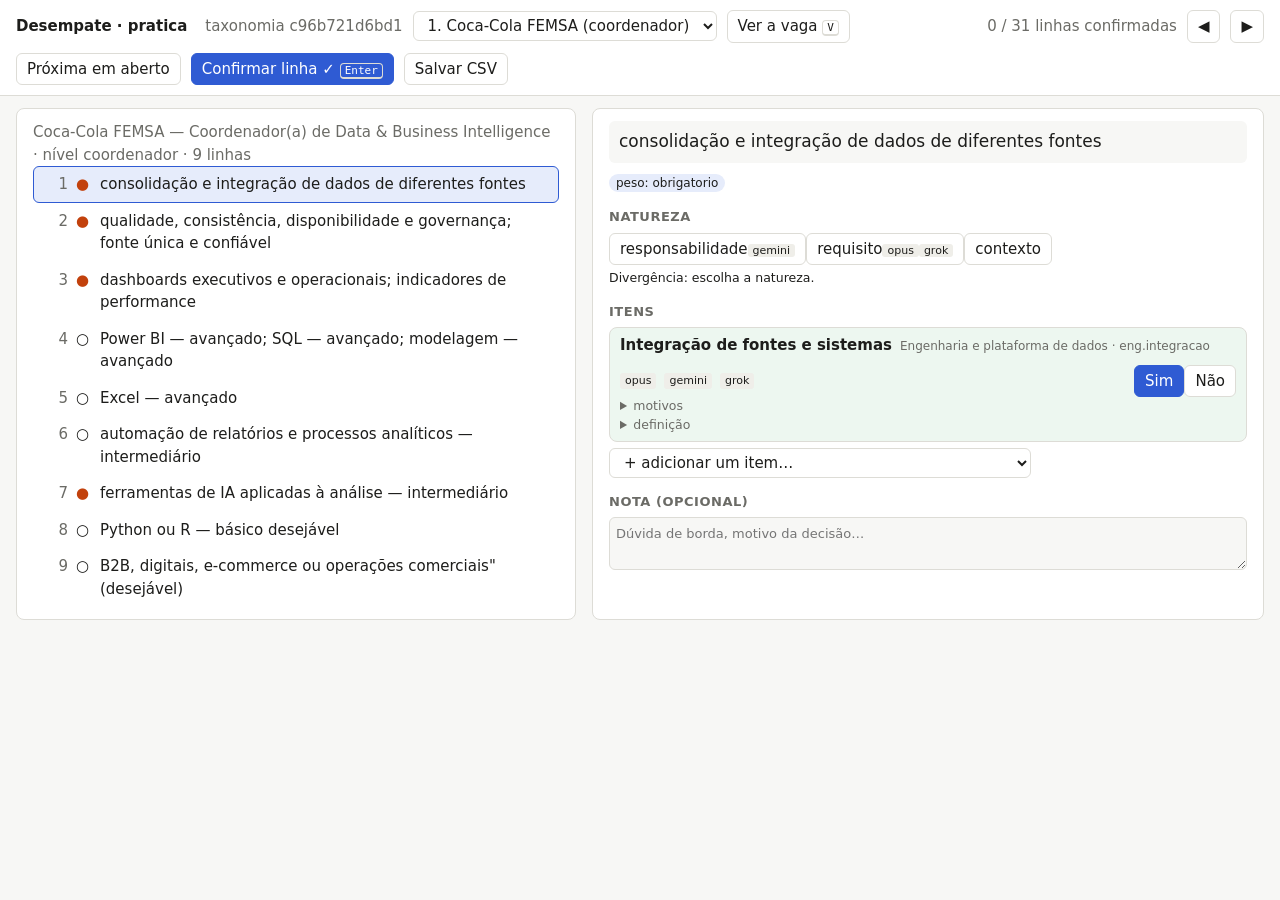
==== commit d57ebcc8: "rotulagem: página de desempate com modal da vaga (linhas na ordem do posting e link do original); de" ====
--- a/rotulagem/pagina/desempate_pratica.html
+++ b/rotulagem/pagina/desempate_pratica.html
@@ -39,6 +39,14 @@
 details summary { cursor:pointer; color:var(--muted); font-size:12.5px; }
 .def { font-size:12.5px; color:var(--muted); margin-top:4px; }
 textarea { width:100%; min-height:50px; font:inherit; font-size:13px; color:var(--text); background:var(--bg); border:1px solid var(--line); border-radius:6px; padding:6px; }
+#modal { display:none; position:fixed; inset:0; z-index:5; background:rgba(0,0,0,.5); align-items:flex-start; justify-content:center; padding:48px 16px; overflow:auto; }
+#modal.aberto { display:flex; }
+#modal .caixa { background:var(--panel); border:1px solid var(--line); border-radius:10px; width:min(820px,100%); padding:18px 22px; }
+#modal .caixa .topo { display:flex; gap:10px; align-items:baseline; } #modal h2 { margin:0; font-size:18px; }
+#modal ol { padding-left:0; list-style:none; margin:12px 0 0; }
+#modal li { display:flex; gap:10px; padding:6px 8px; border-radius:6px; }
+#modal li .n { width:26px; flex:none; text-align:right; color:var(--muted); }
+#modal li.atual { background:var(--soft); outline:1px solid var(--accent); }
 kbd { border:1px solid var(--line); border-bottom-width:2px; border-radius:4px; padding:0 4px; font-size:11px; }
 </style>
 </head>
@@ -47,6 +55,7 @@
   <h1>Desempate · <span id="conj"></span></h1>
   <span class="muted">taxonomia <span id="versao"></span></span>
   <select id="vaga"></select>
+  <button id="verVaga">Ver a vaga <kbd>V</kbd></button>
   <span class="grow"></span>
   <span id="progresso" class="muted"></span>
   <button id="ant">◀</button><button id="prox">▶</button><button id="proxAberta">Próxima em aberto</button>
@@ -57,7 +66,12 @@
   <section><div id="lista"></div></section>
   <section id="painel"></section>
 </main>
-<script id="dados" type="application/json">{"conjunto": "pratica", "versao": "c96b721d6bd1", "rotuladores": [{"id": "claude-opus-5-5", "curto": "opus"}, {"id": "google/gemini-4-argon", "curto": "gemini"}, {"id": "spacexai/grok-4.7", "curto": "grok"}], "naturezas": ["responsabilidade", "requisito", "contexto"], "setores": ["bens de consumo (CPG)", "consultoria", "educação", "energia e saneamento", "financeiro", "imobiliário", "indústria", "logística e mobilidade", "mídia, marketing e publicidade", "saúde", "seguros e previdência", "serviços", "tecnologia e software", "telecom", "varejo e e-commerce"], "itens": [{"dimensao": "Gestão de pessoas", "item": "Liderar time", "chave": "pessoas.liderar_time", "definicao": "liderar, gerir ou coordenar um time ou uma área com gente", "borda": "\"liderar projetos\" sem time não conta (vai em gestão de projetos); \"liderança técnica sem gestão formal\" conta, e marca também \"referência técnica / hands-on\"", "exemplos": "\"Liderar e orientar a equipe de engenharia de dados…\"; \"Experiência mínima de três anos com liderança de equipes\""}, {"dimensao": "Gestão de pessoas", "item": "Time multidisciplinar", "chave": "pessoas.multidisciplinar", "definicao": "o time ou a liderança junta perfis diferentes (engenharia + ciência + BI, POs + devs)", "borda": "só quando a linha diz que é misto; \"time de dados\" sozinho não", "exemplos": "\"Gerenciar times multidisciplinares … engenharia de dados, BI, analytics avançado e IA\"; \"Lead cross-functional teams, including data scientists, engineers…\""}, {"dimensao": "Gestão de pessoas", "item": "Desenvolver pessoas", "chave": "pessoas.desenvolver_pessoas", "definicao": "PDI, feedback, 1:1, mentoria, coaching, avaliação de desempenho, carreira, capacitação do time", "borda": "\"desenvolver soluções\" não é desenvolver pessoas", "exemplos": "\"Capacidade de realizar feedbacks estruturados, PDIs e avaliações de desempenho\"; \"Mentor, recruit, and retain top-tier … talent\""}, {"dimensao": "Gestão de pessoas", "item": "Contratar e estruturar time", "chave": "pessoas.contratar_estruturar", "definicao": "recrutar, dimensionar headcount, montar ou crescer um time ou uma área", "borda": "\"estruturar processos\" não conta", "exemplos": "\"Participar ativamente dos processos de recrutamento e seleção para expandir o time\"; \"Dimensionar estrutura e capacidade dos times…\""}, {"dimensao": "Gestão de pessoas", "item": "Liderar líderes", "chave": "pessoas.liderar_lideres", "definicao": "gerir quem também lidera (coordenações, tech leads, líderes técnicos), formar lideranças", "borda": "—", "exemplos": "\"gestão de times técnicos, incluindo liderança de líderes técnicos\"; \"desenvolvimento de lideranças intermediárias (Coordenações)\""}, {"dimensao": "Gestão de pessoas", "item": "Operação do time", "chave": "pessoas.operacao_time", "definicao": "capacidade, alocação, rituais, distribuição de demandas, acompanhamento de entregas, remover impedimentos", "borda": "priorização da área/roadmap vai em \"roadmap e priorização\"", "exemplos": "\"Gerir a capacidade e a alocação do time, removendo impedimentos…\"; \"Liderar e desenvolver a equipe de dados, distribuindo demandas e acompanhando entregas\""}, {"dimensao": "Gestão de pessoas", "item": "Referência técnica / hands-on", "chave": "pessoas.hands_on", "definicao": "a liderança precisa pôr a mão, revisar código, tomar ou guiar decisão técnica, ser referência técnica", "borda": "\"base técnica para dialogar, não precisa construir\" conta (é profundidade técnica pedida da liderança)", "exemplos": "\"Capacidade técnica para avaliar código SQL… com profundidade\"; \"Experiência prática (não apenas gestão…) em Analytics, Engenharia de Dados\""}, {"dimensao": "Estratégia, negócio e gestão", "item": "Estratégia e visão", "chave": "negocio.estrategia", "definicao": "definir ou executar estratégia/visão de dados, IA ou BI; pensamento estratégico", "borda": "\"alinhado aos objetivos estratégicos\" sozinho não conta", "exemplos": "\"Desenvolver e executar a estratégia de dados da Cooperativa\"; \"Strong strategic thinking and product mindset\""}, {"dimensao": "Estratégia, negócio e gestão", "item": "Roadmap e priorização", "chave": "negocio.roadmap_priorizacao", "definicao": "roadmap, backlog, priorização de demandas e iniciativas por valor", "borda": "—", "exemplos": "\"Definir prioridades, roadmap e indicadores da área\"; \"Experience with value-based prioritization\""}, {"dimensao": "Estratégia, negócio e gestão", "item": "Projetos e portfólio", "chave": "negocio.projetos_portfolio", "definicao": "gestão de projetos, cronograma, portfólio de iniciativas, condução de várias frentes", "borda": "—", "exemplos": "\"Histórico em gestão de projetos complexos com múltiplas frentes de trabalho\"; \"gestão de portfólio de projetos e relacionamento com áreas de negócio\""}, {"dimensao": "Estratégia, negócio e gestão", "item": "Stakeholders e influência", "chave": "negocio.stakeholders", "definicao": "parceria com áreas, influenciar sem autoridade, negociar escopo e prioridade, articulação entre áreas", "borda": "apresentação pra diretoria vai em \"comunicação executiva\"", "exemplos": "\"Capacidade de influenciar stakeholders e conduzir iniciativas de transformação…\"; \"Atuar com Comercial, Jurídico, FP&A, Marketing e Tecnologia\""}, {"dimensao": "Estratégia, negócio e gestão", "item": "Comunicação executiva", "chave": "negocio.comunicacao_executiva", "definicao": "apresentar pra diretoria, C-level, conselho, fóruns executivos; storytelling com dados", "borda": "comunicação em geral vai em \"comunicação\" (comportamental)", "exemplos": "\"Comunicação executiva, com experiência apresentando para C-level e conselho\"; \"Conduzir apresentações executivas para stakeholders locais, regionais e globais\""}, {"dimensao": "Estratégia, negócio e gestão", "item": "Visão de negócio", "chave": "negocio.visao_negocio", "definicao": "traduzir necessidade de negócio em solução, ligar dado a impacto/valor/ROI, business acumen, business case", "borda": "—", "exemplos": "\"Conectar decisões técnicas ao impacto de negócio…\"; \"Construir business case, análises profundas e criar cenários\""}, {"dimensao": "Estratégia, negócio e gestão", "item": "Orçamento e fornecedores", "chave": "negocio.orcamento_fornecedores", "definicao": "orçamento da área, OPEX/CAPEX, contratos, licenças, fornecedores, parceiros e consultorias contratadas", "borda": "custo de nuvem/infra vai em FinOps", "exemplos": "\"Gestão de Orçamento, Contratos e Licenças…\"; \"Gerenciar fornecedores, consultorias, integradores e parceiros estratégicos…\""}, {"dimensao": "Estratégia, negócio e gestão", "item": "FinOps e custo de plataforma", "chave": "negocio.finops", "definicao": "custo de nuvem, compute, ML ou inferência; otimização de custo da plataforma", "borda": "—", "exemplos": "\"Promover a otimização contínua de custos de infraestrutura e processamento (FinOps)\"; \"Gerir o orçamento de compute e ferramentas de Machine Learning…\""}, {"dimensao": "Estratégia, negócio e gestão", "item": "Cultura de dados e adoção", "chave": "negocio.cultura_dados", "definicao": "cultura data-driven, letramento, democratizar acesso, self-service, adoção pelas áreas", "borda": "—", "exemplos": "\"Promover a cultura data-driven e o letramento em dados na organização…\"; \"democratizar o acesso à informação\""}, {"dimensao": "Estratégia, negócio e gestão", "item": "Transformação e inovação", "chave": "negocio.transformacao_inovacao", "definicao": "transformação digital, inovação, PoC/MVP, prospectar tecnologias", "borda": "migração de plataforma legada vai em \"migração e modernização\"", "exemplos": "\"Histórico de atuação em projetos de inovação e transformação digital\"; \"Prospectar tecnologias e tendências, conduzir provas de conceito e MVPs…\""}, {"dimensao": "Estratégia, negócio e gestão", "item": "Métodos ágeis", "chave": "negocio.ageis", "definicao": "Scrum, Kanban, Lean, metodologias ágeis", "borda": "—", "exemplos": "\"Conhecimento de metodologias ágeis, como Scrum, Kanban ou similares\"; \"Métodos ágeis e de inovação: Scrum/Kanban, Lean Portfolio…\""}, {"dimensao": "Estratégia, negócio e gestão", "item": "Produto e data products", "chave": "negocio.produto_dados", "definicao": "gestão de produto, mentalidade de produto, data products, ciclo de vida de produtos de dados, discovery", "borda": "—", "exemplos": "\"Oversee the entire lifecycle of data products…\"; \"Liderar a transição … para um modelo orientado a data products\""}, {"dimensao": "Estratégia, negócio e gestão", "item": "Clientes e consultoria", "chave": "negocio.clientes_consultoria", "definicao": "atender clientes externos, perfil consultivo, prospecção, desenvolvimento de negócios, propostas", "borda": "\"clientes internos\" não conta", "exemplos": "\"Experiência em consultoria ou atuação direta com clientes corporativos de grande porte\"; \"Vivência em prospecção, captura de oportunidades e desenvolvimento de negócios\""}, {"dimensao": "Estratégia, negócio e gestão", "item": "Processos e melhoria contínua", "chave": "negocio.processos_melhoria", "definicao": "redesenho de processos, padronização, melhoria contínua", "borda": "padronizar **métricas** vai em \"KPIs e métricas\"", "exemplos": "\"Promover o redesenho e a melhoria contínua dos processos corporativos\"; \"Histórico comprovado de padronização e melhoria de processos…\""}, {"dimensao": "Analytics e BI", "item": "BI, dashboards e relatórios", "chave": "analytics.bi_dashboards", "definicao": "construir ou evoluir BI, painéis, relatórios, visualização", "borda": "\"time de BI\" sozinho não marca (regra 1)", "exemplos": "\"Supervisionar a criação, evolução e governança de dashboards executivos e operacionais…\"; \"Experiência com ferramentas de BI e visualização de dados\""}, {"dimensao": "Analytics e BI", "item": "Análise e insights", "chave": "analytics.analise_insights", "definicao": "análises (exploratórias, diagnósticas, ad hoc), transformar dado em insight e recomendação", "borda": "—", "exemplos": "\"Conduzir análises exploratórias e diagnósticas para apoiar a tomada de decisão\"; \"Transformar dados complexos em análises e recomendações…\""}, {"dimensao": "Analytics e BI", "item": "KPIs e métricas", "chave": "analytics.kpis_metricas", "definicao": "definir, padronizar e acompanhar KPIs, métricas, OKRs, BSC", "borda": "métricas de modelo (erro, drift) vão em ciência de dados / MLOps", "exemplos": "\"Definir e evoluir padrões de métricas, KPIs e conceitos analíticos…\"; \"Gestão de indicadores, BSC e OKRs\""}, {"dimensao": "Analytics e BI", "item": "Experimentação e causalidade", "chave": "analytics.experimentacao", "definicao": "testes A/B, desenho de experimento, inferência causal, uplift, incrementalidade", "borda": "—", "exemplos": "\"Base estatística sólida: desenho de experimentos, testes A/B e inferência causal\"; \"Experiência com inferência causal aplicada a decisões…\""}, {"dimensao": "Analytics e BI", "item": "Digital analytics e tagueamento", "chave": "analytics.digital_analytics", "definicao": "web/product analytics, tracking, tagueamento, arquitetura de eventos", "borda": "o nome GA/GTM vem do dicionário", "exemplos": "\"Digital Analytics em escala (GA, arquitetura de eventos)\"; \"Product Analytics / governança de tracking\""}, {"dimensao": "Analytics e BI", "item": "Analytics de marketing e cliente", "chave": "analytics.marketing_cliente", "definicao": "MMM, atribuição, segmentação, CRM analytics, ciclo de vida, churn, LTV, insights de consumidor", "borda": "—", "exemplos": "\"Marketing Measurement (MMM, atribuição, incrementality)\"; \"segmentações e clusters de clientes\""}, {"dimensao": "Analytics e BI", "item": "Inteligência comercial e de mercado", "chave": "analytics.inteligencia_mercado", "definicao": "inteligência comercial, pesquisa e inteligência de mercado, pricing, benchmarking de concorrência", "borda": "—", "exemplos": "\"Construir e manter a inteligência de mercado: benchmarking de concorrentes…\"; \"3+ years Consumer Insights or Market Research experience\""}, {"dimensao": "Analytics e BI", "item": "Planejamento financeiro e P&L", "chave": "analytics.financeiro_pl", "definicao": "FP&A, orçamento e forecast do negócio, P&L, rentabilidade, finanças corporativas", "borda": "orçamento **da área de dados** vai em \"orçamento e fornecedores\"", "exemplos": "\"análises de performance, rentabilidade e P&L\"; \"Conhecimento sólido em finanças corporativas e contabilidade gerencial\""}, {"dimensao": "Analytics e BI", "item": "Automação", "chave": "analytics.automacao", "definicao": "automação de relatórios e processos, RPA, workflows", "borda": "automação **com IA** marca também o item de IA", "exemplos": "\"Liderar iniciativas de automação de … RPAs\"; \"automação de relatórios e processos analíticos — intermediário\""}, {"dimensao": "Engenharia e plataforma de dados", "item": "Arquitetura de dados", "chave": "eng.arquitetura", "definicao": "arquitetura de dados; DW, data lake, lakehouse, data mesh, medalhão", "borda": "—", "exemplos": "\"Domínio de Data Mesh\"; \"Vivência sólida em arquitetura de dados, incluindo data lake, data warehouse…\""}, {"dimensao": "Engenharia e plataforma de dados", "item": "Engenharia de dados e pipelines", "chave": "eng.pipelines", "definicao": "pipelines, ETL/ELT, ingestão, orquestração, engenharia de dados como disciplina", "borda": "\"time de engenharia de dados\" sozinho marca só liderar time", "exemplos": "\"Experiência com pipelines de dados (ETL/ELT) e ferramentas como…\"; \"Monitorar e controlar a execução de malhas de dados (pipelines)…\""}, {"dimensao": "Engenharia e plataforma de dados", "item": "Modelagem de dados", "chave": "eng.modelagem", "definicao": "modelagem dimensional, analítica, corporativa; data vault; analytics engineering", "borda": "modelagem **estatística/preditiva** vai em ciência de dados", "exemplos": "\"Data modeling (dimensional, Data Vault, semantic layers)\"; \"Experiência com modelagem analítica e transformação de dados em dbt…\""}, {"dimensao": "Engenharia e plataforma de dados", "item": "Integração de fontes e sistemas", "chave": "eng.integracao", "definicao": "integrar múltiplas fontes, sistemas, APIs, conectores", "borda": "—", "exemplos": "\"Integrar diferentes fontes de dados em um modelo corporativo consistente\"; \"Atuar na integração entre plataformas SCADA, sistemas de telemetria, BI, GIS…\""}, {"dimensao": "Engenharia e plataforma de dados", "item": "Plataforma de dados e nuvem", "chave": "eng.plataforma_cloud", "definicao": "evoluir ou sustentar a plataforma de dados; nuvem como conceito", "borda": "o provedor (AWS, Azure, GCP) vem do dicionário", "exemplos": "\"conduzir a evolução da nossa plataforma de dados\"; \"Familiaridade com Cloud (AWS, Azure ou GCP) e com os desafios de operar plataformas…\""}, {"dimensao": "Engenharia e plataforma de dados", "item": "Big data e processamento distribuído", "chave": "eng.big_data", "definicao": "grandes volumes, processamento distribuído, larga escala", "borda": "—", "exemplos": "\"Vivência com grandes volumes de dados\"; \"ambientes de processamento distribuído e plataformas de dados…\""}, {"dimensao": "Engenharia e plataforma de dados", "item": "Streaming e tempo real", "chave": "eng.streaming", "definicao": "streaming, tempo real, baixa latência", "borda": "—", "exemplos": "\"camadas de consumo NRT/Streaming Analytics (ex: Kafka, Pub/Sub)\"; \"ingestão batch e streaming de múltiplas fontes\""}, {"dimensao": "Engenharia e plataforma de dados", "item": "Boas práticas de engenharia (DevOps/DataOps)", "chave": "eng.boas_praticas", "definicao": "versionamento, Git, CI/CD, testes, code review, documentação, DataOps", "borda": "—", "exemplos": "\"Práticas modernas de engenharia: versionamento, testes automatizados, observabilidade e documentação\"; \"DataOps, CI/CD, Git, code review, testes e documentação\""}, {"dimensao": "Engenharia e plataforma de dados", "item": "Observabilidade e operação", "chave": "eng.observabilidade_operacao", "definicao": "monitoramento, SLA/SLO, incidentes, sustentação, confiabilidade e disponibilidade da plataforma", "borda": "qualidade **do dado** vai em \"qualidade de dados\"", "exemplos": "\"SLA, SLI e SLO… incidentes\"; \"Responder pela confiabilidade da plataforma analítica: monitoramento de pipelines…\""}, {"dimensao": "Engenharia e plataforma de dados", "item": "Migração e modernização", "chave": "eng.migracao_modernizacao", "definicao": "migrar ou modernizar plataforma ou arquitetura legada", "borda": "—", "exemplos": "\"Liderança comprovada de migrações de dados legados para ecossistemas modernos em nuvem\"; \"Vivência na condução de migrações de dados, modernização de plataformas analíticas…\""}, {"dimensao": "Engenharia e plataforma de dados", "item": "Camada semântica", "chave": "eng.camada_semantica", "definicao": "camada semântica, métricas governadas como produto, data contracts", "borda": "—", "exemplos": "\"Familiaridade com camadas semânticas e preparação de dados para consumo por LLM / text-to-SQL\"; \"Diferencial: camada semântica corporativa\""}, {"dimensao": "Engenharia e plataforma de dados", "item": "Software e sistemas (fora de dados)", "chave": "eng.software_sistemas", "definicao": "desenvolvimento de software, arquitetura de software, sistemas como ERP/WMS/CRM, front/back-end", "borda": "—", "exemplos": "\"Experiência sólida liderando times de desenvolvimento de software\"; \"Experiência em implantação ou transformação de plataformas como ERP, WMS, CRM…\""}, {"dimensao": "Governança, qualidade e segurança", "item": "Governança de dados", "chave": "gov.governanca", "definicao": "políticas, papéis (owners, stewards), padrões, frameworks (DAMA), programa de governança", "borda": "\"governança de modelos/IA\" vai no item próprio", "exemplos": "\"Implantar e sustentar a governança de dados: papéis e responsabilidades…\"; \"Governança e qualidade de dados (DAMA-DMBOK)\""}, {"dimensao": "Governança, qualidade e segurança", "item": "Qualidade de dados", "chave": "gov.qualidade", "definicao": "qualidade, consistência, integridade, acuracidade do dado", "borda": "—", "exemplos": "\"Conhecimento em modelagem de dados, qualidade de dados e governança\"; \"Implantar rotinas de validação e consistência dos dados antes de cada entrega…\""}, {"dimensao": "Governança, qualidade e segurança", "item": "Catálogo, metadados e linhagem", "chave": "gov.catalogo_linhagem", "definicao": "catálogo de dados, metadados, linhagem, dicionário de dados/métricas", "borda": "—", "exemplos": "\"Data Quality, Metadata Management, Data Catalog, Data Lineage e Data Stewardship\"; \"Metadata and lineage management\""}, {"dimensao": "Governança, qualidade e segurança", "item": "Dados mestres (MDM)", "chave": "gov.mdm", "definicao": "master data management", "borda": "—", "exemplos": "\"gestão de dados mestres (MDM) e práticas de governança\"; \"… e Master Data Management (MDM)\""}, {"dimensao": "Governança, qualidade e segurança", "item": "Privacidade e regulação", "chave": "gov.privacidade_regulacao", "definicao": "LGPD, privacidade, PII, compliance, regulação setorial (SOX, HIPAA)", "borda": "—", "exemplos": "\"Conformidade com a LGPD, incluindo classificação, retenção e tratamento de dados pessoais\"; \"Governança de dados financeiros, incluindo SOX\""}, {"dimensao": "Governança, qualidade e segurança", "item": "Segurança da informação e acesso", "chave": "gov.seguranca", "definicao": "segurança da informação, controle de acesso", "borda": "—", "exemplos": "\"governança e Segurança da Informação\"; \"Conhecimento prático de governança, privacidade e segurança de dados\""}, {"dimensao": "Governança, qualidade e segurança", "item": "Governança de IA e de modelos", "chave": "gov.governanca_ia", "definicao": "governança de modelos e agentes, risco de modelo, IA responsável, guardrails, ética de uso", "borda": "—", "exemplos": "\"definir processos de governança de modelos + gestão de risco de modelos\"; \"Atuar como Centro de Excelência (CoE) na governança de agentes de IA…\""}, {"dimensao": "IA e ciência de dados", "item": "IA generativa e LLMs", "chave": "ia.genai_llm", "definicao": "GenAI, LLMs, RAG, embeddings, bancos vetoriais, dados preparados pra IA", "borda": "—", "exemplos": "\"Vivência com Inteligência Artificial Generativa e utilização de LLMs\"; \"embeddings, Vector DBs (ex: Pinecone, Qdrant, ChromaDB) ou RAG\""}, {"dimensao": "IA e ciência de dados", "item": "Agentes de IA", "chave": "ia.agentes", "definicao": "agentes, sistemas agênticos, multi-agente, copilotos conversacionais", "borda": "—", "exemplos": "\"Ao menos um caso de agentes de IA em produção\"; \"Familiaridade com arquiteturas modernas baseadas em agentes (arquitetura agêntica)\""}, {"dimensao": "IA e ciência de dados", "item": "Ciência de dados e machine learning", "chave": "ia.ciencia_dados_ml", "definicao": "modelos preditivos, ML, estatística aplicada, forecast, séries temporais", "borda": "\"IA\" genérica sem ML vai em \"IA aplicada ao negócio\"", "exemplos": "\"Base sólida em estatística, machine learning e desenho de experimentos…\"; \"Séries temporais, forecast, segmentação, modelos de propensão…\""}, {"dimensao": "IA e ciência de dados", "item": "MLOps e LLMOps", "chave": "ia.mlops", "definicao": "colocar e manter modelo em produção, monitorar drift, ciclo de vida de modelo, feature store", "borda": "—", "exemplos": "\"Familiaridade com práticas de MLOps e deploy de modelos de Machine Learning em produção\"; \"LLMOps e frameworks de avaliação de modelos em produção…\""}, {"dimensao": "IA e ciência de dados", "item": "IA aplicada ao negócio", "chave": "ia.ia_aplicada", "definicao": "aplicar IA a problemas ou áreas, estratégia/portfólio de IA, casos de uso, ROI de IA", "borda": "—", "exemplos": "\"Fomentar a utilização de analytics, inteligência artificial e novas tecnologias aplicadas ao negócio\"; \"Definir e liderar a estratégia de IA … governar o portfólio\""}, {"dimensao": "IA e ciência de dados", "item": "IA na produtividade do time", "chave": "ia.ia_produtividade", "definicao": "usar IA no próprio trabalho do time: AI-first engineering, copilots, acelerar entrega", "borda": "—", "exemplos": "\"Impulsionar práticas de AI-first engineering…\"; \"Uso de ferramentas de IA generativa e agentes para acelerar o trabalho do time\""}, {"dimensao": "Formação, idioma e experiência", "item": "Graduação", "chave": "formacao.graduacao", "definicao": "ensino superior (qualquer área ou áreas listadas)", "borda": "—", "exemplos": "\"Ensino superior completo em Tecnologia, Engenharia, Ciência da Computação ou áreas correlatas\"; \"Formação superior completa em áreas correlatas\""}, {"dimensao": "Formação, idioma e experiência", "item": "Pós-graduação, MBA, mestrado", "chave": "formacao.pos", "definicao": "pós, MBA, mestrado, doutorado", "borda": "—", "exemplos": "\"Pós-graduação ou MBA em Gestão, Dados ou Tecnologia é diferencial\"; \"Mestrado ou doutorado em áreas relacionadas a Data Science…\""}, {"dimensao": "Formação, idioma e experiência", "item": "Certificação", "chave": "formacao.certificacao", "definicao": "certificação (cloud, BI, Scrum, governança)", "borda": "—", "exemplos": "\"Certificações em cloud\"; \"Certificações na área de dados (Azure Data Engineer, AWS…)\""}, {"dimensao": "Formação, idioma e experiência", "item": "Inglês", "chave": "idioma.ingles", "definicao": "inglês, em qualquer nível", "borda": "—", "exemplos": "\"Inglês avançado para comunicação verbal e escrita\"; \"Excellent level of English C1 or above\""}, {"dimensao": "Formação, idioma e experiência", "item": "Espanhol", "chave": "idioma.espanhol", "definicao": "espanhol, em qualquer nível", "borda": "—", "exemplos": "\"Espanhol Avançado/Fluente (Mandatório)\"; \"Desejável: Espanhol\""}, {"dimensao": "Formação, idioma e experiência", "item": "Tempo de experiência", "chave": "experiencia.anos", "definicao": "pede N anos (na área, em liderança); o número vai no rótulo `anos`", "borda": "—", "exemplos": "\"10 a 15 anos de experiência em tecnologia, com ao menos 5 anos em posições de liderança…\"; \"Experiência acima de 5 anos em call center\""}, {"dimensao": "Formação, idioma e experiência", "item": "Experiência prévia na área de dados", "chave": "experiencia.dados", "definicao": "pede trajetória ou experiência sólida em dados, BI, engenharia ou ciência (sem nomear prática específica)", "borda": "se nomeia a prática (\"experiência com pipelines\"), marca a prática", "exemplos": "\"Sólida experiência prévia em Data Analytics\"; \"Experiência prévia atuando em áreas de Ciência de Dados, Analytics ou Engenharia de Dados\""}, {"dimensao": "Formação, idioma e experiência", "item": "Experiência setorial", "chave": "experiencia.setor", "definicao": "pede experiência num setor ou negócio; o **setor** vai num 2º campo, com a mesma lista de `setores.csv`", "borda": "conhecimento de negócio específico (\"crédito e cobrança\", \"chargeback\", \"folha de pagamento\") conta, com o setor dele", "exemplos": "\"Experiência no setor financeiro ou em áreas corporativas de alta complexidade\"; \"Diferencial: experiência em healthtechs, edtechs…\""}, {"dimensao": "Comportamental e condições", "item": "Comunicação e colaboração", "chave": "comportamento.comunicacao", "definicao": "comunicação clara, colaboração, interação com níveis diferentes", "borda": "apresentação executiva vai em \"comunicação executiva\"", "exemplos": "\"Boa comunicação e habilidade para interagir com diferentes níveis de stakeholders\"; \"Strong communication skills…\""}, {"dimensao": "Comportamental e condições", "item": "Pensamento analítico e resolução de problemas", "chave": "comportamento.analitico", "definicao": "capacidade analítica, pensamento crítico, estruturar problema, causa raiz", "borda": "—", "exemplos": "\"Forte afinidade com dados, excelente capacidade analítica e pensamento crítico\"; \"'Dive deep'… identificar a causa raiz…\""}, {"dimensao": "Comportamental e condições", "item": "Autonomia e iniciativa", "chave": "comportamento.autonomia", "definicao": "autonomia, perfil empreendedor, inquieto, curiosidade, proatividade", "borda": "—", "exemplos": "\"Perfil empreendedor e inovador, com autonomia para propor e executar sem precisar de tutela\"; \"Senioridade suficiente para atuar com autonomia…\""}, {"dimensao": "Comportamental e condições", "item": "Organização e ambiente de pressão", "chave": "comportamento.organizacao", "definicao": "organização, prioridades concorrentes, pressão, adaptabilidade, ritmo acelerado", "borda": "—", "exemplos": "\"Capacidade de priorizar demandas e trabalhar sob pressão\"; \"Lidar com necessidades/prioridades concorrentes… em contexto acelerado\""}, {"dimensao": "Comportamental e condições", "item": "Condição de trabalho", "chave": "condicao.trabalho", "definicao": "viagens, presencial/híbrido, mudança de cidade", "borda": "—", "exemplos": "\"Disponibilidade para viagens\"; \"Disponibilidade para trabalhar em modelo híbrido (3 vezes por semana no escritório)…\""}, {"dimensao": "Comportamental e condições", "item": "Outro", "chave": "outro", "definicao": "nada acima cabe; escrever 3–6 palavras", "borda": "—", "exemplos": "\"Gerenciar as rotinas executivas … papéis de liderança em Saúde e Segurança\""}], "vagas": [{"id": "0d9a1314b72a", "nivel": "coordenador", "empresa": "Coca-Cola FEMSA", "cargo": "Coordenador(a) de Data & Business Intelligence", "linhas": [{"ordem": 1, "texto": "consolidação e integração de dados de diferentes fontes", "peso": "obrigatorio", "anos": null, "ferramentas": [], "votos": [{"ordem": 1, "natureza": "requisito", "itens": ["eng.integracao"], "outro": "", "setor": "nenhum", "motivo": "integração de dados de diferentes fontes"}, {"ordem": 1, "natureza": "responsabilidade", "itens": ["eng.integracao"], "outro": "", "setor": "nenhum", "motivo": "Cita 'consolidação e integração de dados de diferentes fontes'."}, {"ordem": 1, "natureza": "requisito", "itens": ["eng.integracao"], "outro": "", "setor": "nenhum", "motivo": "Pede consolidação e integração de dados de diferentes fontes."}]}, {"ordem": 2, "texto": "qualidade, consistência, disponibilidade e governança; fonte única e confiável", "peso": "obrigatorio", "anos": null, "ferramentas": [], "votos": [{"ordem": 2, "natureza": "requisito", "itens": ["gov.qualidade", "gov.governanca", "eng.observabilidade_operacao"], "outro": "", "setor": "nenhum", "motivo": "qualidade e consistência, governança, disponibilidade do dado"}, {"ordem": 2, "natureza": "responsabilidade", "itens": ["gov.qualidade", "gov.governanca", "eng.observabilidade_operacao"], "outro": "", "setor": "nenhum", "motivo": "Cita 'qualidade, consistência' (qualidade), 'disponibilidade' (observabilidade/operação) e 'governança'."}, {"ordem": 2, "natureza": "requisito", "itens": ["gov.qualidade", "gov.governanca"], "outro": "", "setor": "nenhum", "motivo": "Cita qualidade, consistência e governança, além de fonte única e confiável."}]}, {"ordem": 3, "texto": "dashboards executivos e operacionais; indicadores de performance", "peso": "obrigatorio", "anos": null, "ferramentas": [], "votos": [{"ordem": 3, "natureza": "requisito", "itens": ["analytics.bi_dashboards", "analytics.kpis_metricas"], "outro": "", "setor": "nenhum", "motivo": "dashboards executivos e indicadores de performance"}, {"ordem": 3, "natureza": "responsabilidade", "itens": ["analytics.bi_dashboards", "analytics.kpis_metricas"], "outro": "", "setor": "nenhum", "motivo": "Cita 'dashboards executivos e operacionais' e 'indicadores de performance'."}, {"ordem": 3, "natureza": "requisito", "itens": ["analytics.bi_dashboards", "analytics.kpis_metricas"], "outro": "", "setor": "nenhum", "motivo": "Cita dashboards executivos e operacionais e indicadores de performance."}]}, {"ordem": 4, "texto": "Power BI — avançado; SQL — avançado; modelagem — avançado", "peso": "obrigatorio", "anos": null, "ferramentas": ["SQL", "Power BI"], "votos": [{"ordem": 4, "natureza": "requisito", "itens": ["eng.modelagem"], "outro": "", "setor": "nenhum", "motivo": "modelagem avançado; ferramentas ficam pro dicionário"}, {"ordem": 4, "natureza": "requisito", "itens": ["eng.modelagem"], "outro": "", "setor": "nenhum", "motivo": "Pede 'modelagem — avançado'; ferramentas (Power BI, SQL) ficam para o dicionário."}, {"ordem": 4, "natureza": "requisito", "itens": ["eng.modelagem"], "outro": "", "setor": "nenhum", "motivo": "Além das ferramentas nomeadas, a linha pede modelagem avançada."}]}, {"ordem": 5, "texto": "Excel — avançado", "peso": "obrigatorio", "anos": null, "ferramentas": ["Excel"], "votos": [{"ordem": 5, "natureza": "requisito", "itens": [], "outro": "", "setor": "nenhum", "motivo": "só ferramenta nomeada (Excel), marcada pelo dicionário"}, {"ordem": 5, "natureza": "requisito", "itens": [], "outro": "", "setor": "nenhum", "motivo": "Cita apenas a ferramenta 'Excel', que é marcada pelo dicionário."}, {"ordem": 5, "natureza": "requisito", "itens": [], "outro": "", "setor": "nenhum", "motivo": "Só cita a ferramenta Excel, marcada em outra etapa."}]}, {"ordem": 6, "texto": "automação de relatórios e processos analíticos — intermediário", "peso": "obrigatorio", "anos": null, "ferramentas": [], "votos": [{"ordem": 6, "natureza": "requisito", "itens": ["analytics.automacao"], "outro": "", "setor": "nenhum", "motivo": "automação de relatórios e processos analíticos"}, {"ordem": 6, "natureza": "requisito", "itens": ["analytics.automacao"], "outro": "", "setor": "nenhum", "motivo": "Pede 'automação de relatórios e processos analíticos'."}, {"ordem": 6, "natureza": "requisito", "itens": ["analytics.automacao"], "outro": "", "setor": "nenhum", "motivo": "Pede automação de relatórios e processos analíticos."}]}, {"ordem": 7, "texto": "ferramentas de IA aplicadas à análise — intermediário", "peso": "obrigatorio", "anos": null, "ferramentas": [], "votos": [{"ordem": 7, "natureza": "requisito", "itens": ["ia.ia_produtividade"], "outro": "", "setor": "nenhum", "motivo": "ferramentas de IA usadas no próprio trabalho de análise"}, {"ordem": 7, "natureza": "requisito", "itens": ["ia.ia_produtividade", "analytics.analise_insights"], "outro": "", "setor": "nenhum", "motivo": "Pede uso de 'ferramentas de IA aplicadas à análise' no trabalho."}, {"ordem": 7, "natureza": "requisito", "itens": ["ia.ia_aplicada"], "outro": "", "setor": "nenhum", "motivo": "Pede IA aplicada à análise, sem nomear modelo ou LLM."}]}, {"ordem": 8, "texto": "Python ou R — básico desejável", "peso": "diferencial", "anos": null, "ferramentas": ["Python"], "votos": [{"ordem": 8, "natureza": "requisito", "itens": [], "outro": "", "setor": "nenhum", "motivo": "só linguagens nomeadas (Python, R), marcadas pelo dicionário"}, {"ordem": 8, "natureza": "requisito", "itens": [], "outro": "", "setor": "nenhum", "motivo": "Cita apenas as linguagens/ferramentas 'Python ou R'."}, {"ordem": 8, "natureza": "requisito", "itens": [], "outro": "", "setor": "nenhum", "motivo": "Só cita Python ou R, ferramentas de outra etapa."}]}, {"ordem": 9, "texto": "B2B, digitais, e-commerce ou operações comerciais\" (desejável)", "peso": "diferencial", "anos": null, "ferramentas": [], "votos": [{"ordem": 9, "natureza": "requisito", "itens": ["experiencia.setor"], "outro": "", "setor": "varejo e e-commerce", "motivo": "vivência em e-commerce, digitais ou operações comerciais"}, {"ordem": 9, "natureza": "requisito", "itens": ["experiencia.setor"], "outro": "", "setor": "varejo e e-commerce", "motivo": "Pede vivência desejável em 'e-commerce ou operações comerciais'."}, {"ordem": 9, "natureza": "requisito", "itens": ["experiencia.setor"], "outro": "", "setor": "varejo e e-commerce", "motivo": "Pede experiência em e-commerce, B2B, digitais ou operações comerciais."}]}]}, {"id": "322d2c7e5ca0", "nivel": "gerente", "empresa": "Vivo", "cargo": "Gerente MIS Operações", "linhas": [{"ordem": 1, "texto": "gestão de MIS, BI, Planejamento ou Inteligência Operacional", "peso": "obrigatorio", "anos": null, "ferramentas": [], "votos": [{"ordem": 1, "natureza": "requisito", "itens": ["pessoas.liderar_time", "experiencia.dados"], "outro": "", "setor": "nenhum", "motivo": "experiência em gestão de MIS, BI ou inteligência operacional"}, {"ordem": 1, "natureza": "requisito", "itens": ["pessoas.liderar_time", "experiencia.dados"], "outro": "", "setor": "nenhum", "motivo": "Pede experiência em gestão de áreas de MIS, BI ou inteligência operacional."}, {"ordem": 1, "natureza": "requisito", "itens": ["pessoas.liderar_time", "experiencia.dados"], "outro": "", "setor": "nenhum", "motivo": "Pede gestão das áreas de MIS e BI, sem prática específica de painéis."}]}, {"ordem": 2, "texto": "Liderar o time de MIS… desenvolvimento técnico e gestão de performance", "peso": "obrigatorio", "anos": null, "ferramentas": [], "votos": [{"ordem": 2, "natureza": "responsabilidade", "itens": ["pessoas.liderar_time", "pessoas.desenvolver_pessoas"], "outro": "", "setor": "nenhum", "motivo": "liderar o time; desenvolvimento técnico e gestão de performance"}, {"ordem": 2, "natureza": "responsabilidade", "itens": ["pessoas.liderar_time", "pessoas.desenvolver_pessoas"], "outro": "", "setor": "nenhum", "motivo": "Cita 'Liderar o time de MIS', 'desenvolvimento técnico e gestão de performance'."}, {"ordem": 2, "natureza": "responsabilidade", "itens": ["pessoas.liderar_time", "pessoas.desenvolver_pessoas"], "outro": "", "setor": "nenhum", "motivo": "Manda liderar o time de MIS, com desenvolvimento técnico e gestão de performance."}]}, {"ordem": 3, "texto": "indicadores de Contact Center, Operações de Atendimento ou Experiência do Cliente", "peso": "obrigatorio", "anos": null, "ferramentas": [], "votos": [{"ordem": 3, "natureza": "requisito", "itens": ["analytics.kpis_metricas", "experiencia.setor"], "outro": "", "setor": "serviços", "motivo": "indicadores de Contact Center e atendimento, negócio específico"}, {"ordem": 3, "natureza": "requisito", "itens": ["analytics.kpis_metricas", "experiencia.setor"], "outro": "", "setor": "serviços", "motivo": "Pede vivência com 'indicadores' específicos de 'Contact Center, Operações de Atendimento'."}, {"ordem": 3, "natureza": "requisito", "itens": ["analytics.kpis_metricas", "experiencia.setor"], "outro": "", "setor": "serviços", "motivo": "Cita indicadores de contact center, atendimento e experiência do cliente."}]}, {"ordem": 4, "texto": "Power BI, Tableau; Excel avançado", "peso": "obrigatorio", "anos": null, "ferramentas": ["Power BI", "Tableau", "Excel"], "votos": [{"ordem": 4, "natureza": "requisito", "itens": [], "outro": "", "setor": "nenhum", "motivo": "só ferramentas nomeadas, marcadas pelo dicionário"}, {"ordem": 4, "natureza": "requisito", "itens": [], "outro": "", "setor": "nenhum", "motivo": "Cita apenas ferramentas pelo nome (Power BI, Tableau, Excel), marcadas pelo dicionário."}, {"ordem": 4, "natureza": "requisito", "itens": [], "outro": "", "setor": "nenhum", "motivo": "Só nomeia ferramentas, sem conceito ao redor para rotular."}]}, {"ordem": 5, "texto": "automação, modelagem de dados e construção de indicadores", "peso": "obrigatorio", "anos": null, "ferramentas": [], "votos": [{"ordem": 5, "natureza": "requisito", "itens": ["analytics.automacao", "eng.modelagem", "analytics.kpis_metricas"], "outro": "", "setor": "nenhum", "motivo": "automação, modelagem de dados, construção de indicadores"}, {"ordem": 5, "natureza": "requisito", "itens": ["analytics.automacao", "eng.modelagem", "analytics.kpis_metricas"], "outro": "", "setor": "nenhum", "motivo": "Cita explicitamente 'automação, modelagem de dados e construção de indicadores'."}, {"ordem": 5, "natureza": "requisito", "itens": ["analytics.automacao", "eng.modelagem", "analytics.kpis_metricas"], "outro": "", "setor": "nenhum", "motivo": "Cita automação, modelagem de dados e construção de indicadores."}]}, {"ordem": 6, "texto": "análises preditivas; capacidade, produtividade, dimensionamento e tendências", "peso": "obrigatorio", "anos": null, "ferramentas": [], "votos": [{"ordem": 6, "natureza": "requisito", "itens": ["ia.ciencia_dados_ml", "analytics.analise_insights"], "outro": "", "setor": "nenhum", "motivo": "análises preditivas e de tendências, dimensionamento"}, {"ordem": 6, "natureza": "requisito", "itens": ["ia.ciencia_dados_ml", "analytics.analise_insights"], "outro": "", "setor": "nenhum", "motivo": "Pede 'análises preditivas' e análises de 'capacidade, produtividade, dimensionamento e tendências'."}, {"ordem": 6, "natureza": "requisito", "itens": ["ia.ciencia_dados_ml", "analytics.analise_insights"], "outro": "", "setor": "nenhum", "motivo": "Cita análises preditivas e temas de capacidade, produtividade, dimensionamento e tendências."}]}, {"ordem": 7, "texto": "governança dos dados", "peso": "obrigatorio", "anos": null, "ferramentas": [], "votos": [{"ordem": 7, "natureza": "requisito", "itens": ["gov.governanca"], "outro": "", "setor": "nenhum", "motivo": "governança dos dados"}, {"ordem": 7, "natureza": "requisito", "itens": ["gov.governanca"], "outro": "", "setor": "nenhum", "motivo": "Cita diretamente 'governança dos dados'."}, {"ordem": 7, "natureza": "requisito", "itens": ["gov.governanca"], "outro": "", "setor": "nenhum", "motivo": "Cita governança dos dados, sem qualidade ou outros controles."}]}, {"ordem": 8, "texto": "fóruns executivos… apresentações gerenciais", "peso": "obrigatorio", "anos": null, "ferramentas": [], "votos": [{"ordem": 8, "natureza": "requisito", "itens": ["negocio.comunicacao_executiva"], "outro": "", "setor": "nenhum", "motivo": "fóruns executivos e apresentações gerenciais"}, {"ordem": 8, "natureza": "responsabilidade", "itens": ["negocio.comunicacao_executiva"], "outro": "", "setor": "nenhum", "motivo": "Atuação em 'fóruns executivos' e condução de 'apresentações gerenciais'."}, {"ordem": 8, "natureza": "requisito", "itens": ["negocio.comunicacao_executiva"], "outro": "", "setor": "nenhum", "motivo": "Cita fóruns executivos e apresentações gerenciais."}]}, {"ordem": 9, "texto": "Dif.: \"SQL, Python", "peso": "diferencial", "anos": null, "ferramentas": ["SQL", "Python"], "votos": [{"ordem": 9, "natureza": "requisito", "itens": [], "outro": "", "setor": "nenhum", "motivo": "só ferramentas nomeadas (SQL, Python)"}, {"ordem": 9, "natureza": "requisito", "itens": [], "outro": "", "setor": "nenhum", "motivo": "Cita apenas linguagens/ferramentas pelo nome (SQL, Python), sem conceito adicional."}, {"ordem": 9, "natureza": "requisito", "itens": [], "outro": "", "setor": "nenhum", "motivo": "Diferencial que só nomeia ferramentas, sem conceito ao redor."}]}]}, {"id": "39f7c53fa832", "nivel": "gerente", "empresa": "Sicredi Aliança", "cargo": "Gerente de Dados, BI e Automação", "linhas": [{"ordem": 1, "texto": "Liderar as áreas de Dados, Business Intelligence, Processos e Automação", "peso": "obrigatorio", "anos": null, "ferramentas": [], "votos": [{"ordem": 1, "natureza": "responsabilidade", "itens": ["pessoas.liderar_time", "pessoas.multidisciplinar"], "outro": "", "setor": "nenhum", "motivo": "liderar áreas distintas: Dados, BI, Processos e Automação"}, {"ordem": 1, "natureza": "responsabilidade", "itens": ["pessoas.liderar_time", "pessoas.multidisciplinar"], "outro": "", "setor": "nenhum", "motivo": "Pede para 'Liderar as áreas de Dados, Business Intelligence, Processos e Automação', juntando disciplinas distintas."}, {"ordem": 1, "natureza": "responsabilidade", "itens": ["pessoas.liderar_time"], "outro": "", "setor": "nenhum", "motivo": "Liderar as áreas indica gestão de time; os nomes das áreas não marcam prática."}]}, {"ordem": 2, "texto": "Desenvolver e executar a estratégia de dados da Cooperativa", "peso": "obrigatorio", "anos": null, "ferramentas": [], "votos": [{"ordem": 2, "natureza": "responsabilidade", "itens": ["negocio.estrategia"], "outro": "", "setor": "nenhum", "motivo": "desenvolver e executar a estratégia de dados"}, {"ordem": 2, "natureza": "responsabilidade", "itens": ["negocio.estrategia"], "outro": "", "setor": "nenhum", "motivo": "Cita diretamente 'Desenvolver e executar a estratégia de dados'."}, {"ordem": 2, "natureza": "responsabilidade", "itens": ["negocio.estrategia"], "outro": "", "setor": "nenhum", "motivo": "Desenvolver e executar a estratégia de dados marca estratégia e visão."}]}, {"ordem": 3, "texto": "Garantir a governança, qualidade … e integridade das informações", "peso": "obrigatorio", "anos": null, "ferramentas": [], "votos": [{"ordem": 3, "natureza": "responsabilidade", "itens": ["gov.governanca", "gov.qualidade"], "outro": "", "setor": "nenhum", "motivo": "governança, qualidade e integridade das informações"}, {"ordem": 3, "natureza": "responsabilidade", "itens": ["gov.governanca", "gov.qualidade"], "outro": "", "setor": "nenhum", "motivo": "Pede para 'Garantir a governança, qualidade … e integridade das informações'."}, {"ordem": 3, "natureza": "responsabilidade", "itens": ["gov.governanca", "gov.qualidade"], "outro": "", "setor": "nenhum", "motivo": "Pede garantir governança, qualidade e integridade das informações."}]}, {"ordem": 4, "texto": "… segurança … das informações", "peso": "obrigatorio", "anos": null, "ferramentas": [], "votos": [{"ordem": 4, "natureza": "responsabilidade", "itens": ["gov.seguranca"], "outro": "", "setor": "nenhum", "motivo": "segurança das informações"}, {"ordem": 4, "natureza": "responsabilidade", "itens": ["gov.seguranca"], "outro": "", "setor": "nenhum", "motivo": "Continuação da linha anterior pedindo para garantir a 'segurança … das informações'."}, {"ordem": 4, "natureza": "responsabilidade", "itens": ["gov.seguranca"], "outro": "", "setor": "nenhum", "motivo": "Trecho continuado pede segurança das informações."}]}, {"ordem": 5, "texto": "Evoluir dashboards, indicadores e soluções analíticas\" + \"Conhecimento em Power BI, SQL ou ferramentas correlatas", "peso": "obrigatorio", "anos": null, "ferramentas": ["SQL", "Power BI"], "votos": [{"ordem": 5, "natureza": "responsabilidade", "itens": ["analytics.bi_dashboards", "analytics.kpis_metricas"], "outro": "", "setor": "nenhum", "motivo": "evoluir dashboards e indicadores; ferramentas pro dicionário"}, {"ordem": 5, "natureza": "responsabilidade", "itens": ["analytics.bi_dashboards", "analytics.kpis_metricas"], "outro": "", "setor": "nenhum", "motivo": "Cita 'Evoluir dashboards, indicadores' e ferramentas de visualização correlatas."}, {"ordem": 5, "natureza": "responsabilidade", "itens": ["analytics.bi_dashboards", "analytics.kpis_metricas"], "outro": "", "setor": "nenhum", "motivo": "Evoluir dashboards e indicadores marca BI e KPIs; ferramentas nomeadas não são rotuladas."}]}, {"ordem": 6, "texto": "Transformar dados em inteligência de negócios, identificando oportunidades", "peso": "obrigatorio", "anos": null, "ferramentas": [], "votos": [{"ordem": 6, "natureza": "responsabilidade", "itens": ["analytics.analise_insights", "negocio.visao_negocio"], "outro": "", "setor": "nenhum", "motivo": "transformar dados em inteligência de negócios, oportunidades"}, {"ordem": 6, "natureza": "responsabilidade", "itens": ["analytics.analise_insights", "negocio.visao_negocio"], "outro": "", "setor": "nenhum", "motivo": "Pede para 'Transformar dados em inteligência de negócios, identificando oportunidades'."}, {"ordem": 6, "natureza": "responsabilidade", "itens": ["analytics.analise_insights", "negocio.visao_negocio"], "outro": "", "setor": "nenhum", "motivo": "Transformar dados em inteligência e identificar oportunidades marca análise e visão de negócio."}]}, {"ordem": 7, "texto": "Liderar iniciativas de automação de … RPAs", "peso": "obrigatorio", "anos": null, "ferramentas": [], "votos": [{"ordem": 7, "natureza": "responsabilidade", "itens": ["analytics.automacao"], "outro": "", "setor": "nenhum", "motivo": "iniciativas de automação e RPAs"}, {"ordem": 7, "natureza": "responsabilidade", "itens": ["analytics.automacao"], "outro": "", "setor": "nenhum", "motivo": "Cita 'Liderar iniciativas de automação de … RPAs'."}, {"ordem": 7, "natureza": "responsabilidade", "itens": ["analytics.automacao"], "outro": "", "setor": "nenhum", "motivo": "Liderar iniciativas de automação e RPAs marca automação."}]}, {"ordem": 8, "texto": "… automação de processos, workflows, integrações sistêmicas", "peso": "obrigatorio", "anos": null, "ferramentas": [], "votos": [{"ordem": 8, "natureza": "responsabilidade", "itens": ["analytics.automacao", "eng.integracao"], "outro": "", "setor": "nenhum", "motivo": "automação de processos, workflows, integrações sistêmicas"}, {"ordem": 8, "natureza": "responsabilidade", "itens": ["analytics.automacao", "eng.integracao"], "outro": "", "setor": "nenhum", "motivo": "Continuação citando 'automação de processos, workflows' e 'integrações sistêmicas'."}, {"ordem": 8, "natureza": "responsabilidade", "itens": ["analytics.automacao", "eng.integracao"], "outro": "", "setor": "nenhum", "motivo": "Continuação cita automação de processos, workflows e integrações sistêmicas."}]}, {"ordem": 9, "texto": "Promover o redesenho e a melhoria contínua dos processos corporativos\" + \"Conhecimento em modelagem e melhoria de processos", "peso": "obrigatorio", "anos": null, "ferramentas": [], "votos": [{"ordem": 9, "natureza": "responsabilidade", "itens": ["negocio.processos_melhoria"], "outro": "", "setor": "nenhum", "motivo": "redesenho e melhoria contínua de processos"}, {"ordem": 9, "natureza": "responsabilidade", "itens": ["negocio.processos_melhoria"], "outro": "", "setor": "nenhum", "motivo": "Cita 'redesenho e a melhoria contínua dos processos corporativos'."}, {"ordem": 9, "natureza": "responsabilidade", "itens": ["negocio.processos_melhoria"], "outro": "", "setor": "nenhum", "motivo": "Redesenho, modelagem e melhoria de processos marcam melhoria contínua."}]}, {"ordem": 10, "texto": "Fomentar a utilização de analytics, inteligência artificial e novas tecnologias aplicadas ao negócio", "peso": "obrigatorio", "anos": null, "ferramentas": [], "votos": [{"ordem": 10, "natureza": "responsabilidade", "itens": ["ia.ia_aplicada", "negocio.transformacao_inovacao"], "outro": "", "setor": "nenhum", "motivo": "IA e novas tecnologias aplicadas ao negócio"}, {"ordem": 10, "natureza": "responsabilidade", "itens": ["ia.ia_aplicada", "negocio.transformacao_inovacao"], "outro": "", "setor": "nenhum", "motivo": "Cita 'inteligência artificial e novas tecnologias aplicadas ao negócio'."}, {"ordem": 10, "natureza": "responsabilidade", "itens": ["ia.ia_aplicada"], "outro": "", "setor": "nenhum", "motivo": "Fomentar analytics e IA aplicadas ao negócio marca IA aplicada."}]}, {"ordem": 11, "texto": "Atuar em parceria com as áreas … produtividade, eficiência e qualidade operacional", "peso": "obrigatorio", "anos": null, "ferramentas": [], "votos": [{"ordem": 11, "natureza": "responsabilidade", "itens": ["negocio.stakeholders"], "outro": "", "setor": "nenhum", "motivo": "atuar em parceria com as áreas"}, {"ordem": 11, "natureza": "responsabilidade", "itens": ["negocio.stakeholders", "negocio.processos_melhoria"], "outro": "", "setor": "nenhum", "motivo": "Cita 'Atuar em parceria com as áreas' buscando 'eficiência e qualidade operacional'."}, {"ordem": 11, "natureza": "responsabilidade", "itens": ["negocio.stakeholders"], "outro": "", "setor": "nenhum", "motivo": "Atuar em parceria com as áreas marca stakeholders."}]}, {"ordem": 12, "texto": "Desenvolver e engajar equipes de alta performance\" + \"Experiência em gestão e desenvolvimento de equipes", "peso": "obrigatorio", "anos": null, "ferramentas": [], "votos": [{"ordem": 12, "natureza": "responsabilidade", "itens": ["pessoas.liderar_time", "pessoas.desenvolver_pessoas"], "outro": "", "setor": "nenhum", "motivo": "desenvolver e engajar equipes; gestão de equipes"}, {"ordem": 12, "natureza": "responsabilidade", "itens": ["pessoas.liderar_time", "pessoas.desenvolver_pessoas"], "outro": "", "setor": "nenhum", "motivo": "Cita 'Desenvolver e engajar equipes' e 'gestão e desenvolvimento de equipes'."}, {"ordem": 12, "natureza": "responsabilidade", "itens": ["pessoas.liderar_time", "pessoas.desenvolver_pessoas"], "outro": "", "setor": "nenhum", "motivo": "Desenvolver equipes e experiência em gestão marcam liderar time e desenvolver pessoas."}]}, {"ordem": 13, "texto": "O(a) profissional responderá diretamente à Diretoria de Operações", "peso": "obrigatorio", "anos": null, "ferramentas": [], "votos": [{"ordem": 13, "natureza": "contexto", "itens": [], "outro": "", "setor": "nenhum", "motivo": "linha de reporte, não pede nada"}, {"ordem": 13, "natureza": "contexto", "itens": [], "outro": "", "setor": "nenhum", "motivo": "Apenas informa o reporte hierárquico ('responderá diretamente à Diretoria de Operações')."}, {"ordem": 13, "natureza": "contexto", "itens": [], "outro": "", "setor": "nenhum", "motivo": "Informa subordinação à diretoria, sem pedir competência ou entrega."}]}]}]}</script>
+<div id="modal"><div class="caixa">
+  <div class="topo"><h2 id="mTitulo"></h2><span class="grow"></span><button id="mFechar">Fechar <kbd>Esc</kbd></button></div>
+  <div class="muted" id="mMeta"></div>
+  <ol id="mLinhas"></ol>
+</div></div>
+<script id="dados" type="application/json">{"conjunto": "pratica", "versao": "c96b721d6bd1", "rotuladores": [{"id": "claude-opus-5-5", "curto": "opus"}, {"id": "google/gemini-4-argon", "curto": "gemini"}, {"id": "spacexai/grok-4.7", "curto": "grok"}], "naturezas": ["responsabilidade", "requisito", "contexto"], "setores": ["bens de consumo (CPG)", "consultoria", "educação", "energia e saneamento", "financeiro", "imobiliário", "indústria", "logística e mobilidade", "mídia, marketing e publicidade", "saúde", "seguros e previdência", "serviços", "tecnologia e software", "telecom", "varejo e e-commerce"], "itens": [{"dimensao": "Gestão de pessoas", "item": "Liderar time", "chave": "pessoas.liderar_time", "definicao": "liderar, gerir ou coordenar um time ou uma área com gente", "borda": "\"liderar projetos\" sem time não conta (vai em gestão de projetos); \"liderança técnica sem gestão formal\" conta, e marca também \"referência técnica / hands-on\"", "exemplos": "\"Liderar e orientar a equipe de engenharia de dados…\"; \"Experiência mínima de três anos com liderança de equipes\""}, {"dimensao": "Gestão de pessoas", "item": "Time multidisciplinar", "chave": "pessoas.multidisciplinar", "definicao": "o time ou a liderança junta perfis diferentes (engenharia + ciência + BI, POs + devs)", "borda": "só quando a linha diz que é misto; \"time de dados\" sozinho não", "exemplos": "\"Gerenciar times multidisciplinares … engenharia de dados, BI, analytics avançado e IA\"; \"Lead cross-functional teams, including data scientists, engineers…\""}, {"dimensao": "Gestão de pessoas", "item": "Desenvolver pessoas", "chave": "pessoas.desenvolver_pessoas", "definicao": "PDI, feedback, 1:1, mentoria, coaching, avaliação de desempenho, carreira, capacitação do time", "borda": "\"desenvolver soluções\" não é desenvolver pessoas", "exemplos": "\"Capacidade de realizar feedbacks estruturados, PDIs e avaliações de desempenho\"; \"Mentor, recruit, and retain top-tier … talent\""}, {"dimensao": "Gestão de pessoas", "item": "Contratar e estruturar time", "chave": "pessoas.contratar_estruturar", "definicao": "recrutar, dimensionar headcount, montar ou crescer um time ou uma área", "borda": "\"estruturar processos\" não conta", "exemplos": "\"Participar ativamente dos processos de recrutamento e seleção para expandir o time\"; \"Dimensionar estrutura e capacidade dos times…\""}, {"dimensao": "Gestão de pessoas", "item": "Liderar líderes", "chave": "pessoas.liderar_lideres", "definicao": "gerir quem também lidera (coordenações, tech leads, líderes técnicos), formar lideranças", "borda": "—", "exemplos": "\"gestão de times técnicos, incluindo liderança de líderes técnicos\"; \"desenvolvimento de lideranças intermediárias (Coordenações)\""}, {"dimensao": "Gestão de pessoas", "item": "Operação do time", "chave": "pessoas.operacao_time", "definicao": "capacidade, alocação, rituais, distribuição de demandas, acompanhamento de entregas, remover impedimentos", "borda": "priorização da área/roadmap vai em \"roadmap e priorização\"", "exemplos": "\"Gerir a capacidade e a alocação do time, removendo impedimentos…\"; \"Liderar e desenvolver a equipe de dados, distribuindo demandas e acompanhando entregas\""}, {"dimensao": "Gestão de pessoas", "item": "Referência técnica / hands-on", "chave": "pessoas.hands_on", "definicao": "a liderança precisa pôr a mão, revisar código, tomar ou guiar decisão técnica, ser referência técnica", "borda": "\"base técnica para dialogar, não precisa construir\" conta (é profundidade técnica pedida da liderança)", "exemplos": "\"Capacidade técnica para avaliar código SQL… com profundidade\"; \"Experiência prática (não apenas gestão…) em Analytics, Engenharia de Dados\""}, {"dimensao": "Estratégia, negócio e gestão", "item": "Estratégia e visão", "chave": "negocio.estrategia", "definicao": "definir ou executar estratégia/visão de dados, IA ou BI; pensamento estratégico", "borda": "\"alinhado aos objetivos estratégicos\" sozinho não conta", "exemplos": "\"Desenvolver e executar a estratégia de dados da Cooperativa\"; \"Strong strategic thinking and product mindset\""}, {"dimensao": "Estratégia, negócio e gestão", "item": "Roadmap e priorização", "chave": "negocio.roadmap_priorizacao", "definicao": "roadmap, backlog, priorização de demandas e iniciativas por valor", "borda": "—", "exemplos": "\"Definir prioridades, roadmap e indicadores da área\"; \"Experience with value-based prioritization\""}, {"dimensao": "Estratégia, negócio e gestão", "item": "Projetos e portfólio", "chave": "negocio.projetos_portfolio", "definicao": "gestão de projetos, cronograma, portfólio de iniciativas, condução de várias frentes", "borda": "—", "exemplos": "\"Histórico em gestão de projetos complexos com múltiplas frentes de trabalho\"; \"gestão de portfólio de projetos e relacionamento com áreas de negócio\""}, {"dimensao": "Estratégia, negócio e gestão", "item": "Stakeholders e influência", "chave": "negocio.stakeholders", "definicao": "parceria com áreas, influenciar sem autoridade, negociar escopo e prioridade, articulação entre áreas", "borda": "apresentação pra diretoria vai em \"comunicação executiva\"", "exemplos": "\"Capacidade de influenciar stakeholders e conduzir iniciativas de transformação…\"; \"Atuar com Comercial, Jurídico, FP&A, Marketing e Tecnologia\""}, {"dimensao": "Estratégia, negócio e gestão", "item": "Comunicação executiva", "chave": "negocio.comunicacao_executiva", "definicao": "apresentar pra diretoria, C-level, conselho, fóruns executivos; storytelling com dados", "borda": "comunicação em geral vai em \"comunicação\" (comportamental)", "exemplos": "\"Comunicação executiva, com experiência apresentando para C-level e conselho\"; \"Conduzir apresentações executivas para stakeholders locais, regionais e globais\""}, {"dimensao": "Estratégia, negócio e gestão", "item": "Visão de negócio", "chave": "negocio.visao_negocio", "definicao": "traduzir necessidade de negócio em solução, ligar dado a impacto/valor/ROI, business acumen, business case", "borda": "—", "exemplos": "\"Conectar decisões técnicas ao impacto de negócio…\"; \"Construir business case, análises profundas e criar cenários\""}, {"dimensao": "Estratégia, negócio e gestão", "item": "Orçamento e fornecedores", "chave": "negocio.orcamento_fornecedores", "definicao": "orçamento da área, OPEX/CAPEX, contratos, licenças, fornecedores, parceiros e consultorias contratadas", "borda": "custo de nuvem/infra vai em FinOps", "exemplos": "\"Gestão de Orçamento, Contratos e Licenças…\"; \"Gerenciar fornecedores, consultorias, integradores e parceiros estratégicos…\""}, {"dimensao": "Estratégia, negócio e gestão", "item": "FinOps e custo de plataforma", "chave": "negocio.finops", "definicao": "custo de nuvem, compute, ML ou inferência; otimização de custo da plataforma", "borda": "—", "exemplos": "\"Promover a otimização contínua de custos de infraestrutura e processamento (FinOps)\"; \"Gerir o orçamento de compute e ferramentas de Machine Learning…\""}, {"dimensao": "Estratégia, negócio e gestão", "item": "Cultura de dados e adoção", "chave": "negocio.cultura_dados", "definicao": "cultura data-driven, letramento, democratizar acesso, self-service, adoção pelas áreas", "borda": "—", "exemplos": "\"Promover a cultura data-driven e o letramento em dados na organização…\"; \"democratizar o acesso à informação\""}, {"dimensao": "Estratégia, negócio e gestão", "item": "Transformação e inovação", "chave": "negocio.transformacao_inovacao", "definicao": "transformação digital, inovação, PoC/MVP, prospectar tecnologias", "borda": "migração de plataforma legada vai em \"migração e modernização\"", "exemplos": "\"Histórico de atuação em projetos de inovação e transformação digital\"; \"Prospectar tecnologias e tendências, conduzir provas de conceito e MVPs…\""}, {"dimensao": "Estratégia, negócio e gestão", "item": "Métodos ágeis", "chave": "negocio.ageis", "definicao": "Scrum, Kanban, Lean, metodologias ágeis", "borda": "—", "exemplos": "\"Conhecimento de metodologias ágeis, como Scrum, Kanban ou similares\"; \"Métodos ágeis e de inovação: Scrum/Kanban, Lean Portfolio…\""}, {"dimensao": "Estratégia, negócio e gestão", "item": "Produto e data products", "chave": "negocio.produto_dados", "definicao": "gestão de produto, mentalidade de produto, data products, ciclo de vida de produtos de dados, discovery", "borda": "—", "exemplos": "\"Oversee the entire lifecycle of data products…\"; \"Liderar a transição … para um modelo orientado a data products\""}, {"dimensao": "Estratégia, negócio e gestão", "item": "Clientes e consultoria", "chave": "negocio.clientes_consultoria", "definicao": "atender clientes externos, perfil consultivo, prospecção, desenvolvimento de negócios, propostas", "borda": "\"clientes internos\" não conta", "exemplos": "\"Experiência em consultoria ou atuação direta com clientes corporativos de grande porte\"; \"Vivência em prospecção, captura de oportunidades e desenvolvimento de negócios\""}, {"dimensao": "Estratégia, negócio e gestão", "item": "Processos e melhoria contínua", "chave": "negocio.processos_melhoria", "definicao": "redesenho de processos, padronização, melhoria contínua", "borda": "padronizar **métricas** vai em \"KPIs e métricas\"", "exemplos": "\"Promover o redesenho e a melhoria contínua dos processos corporativos\"; \"Histórico comprovado de padronização e melhoria de processos…\""}, {"dimensao": "Analytics e BI", "item": "BI, dashboards e relatórios", "chave": "analytics.bi_dashboards", "definicao": "construir ou evoluir BI, painéis, relatórios, visualização", "borda": "\"time de BI\" sozinho não marca (regra 1)", "exemplos": "\"Supervisionar a criação, evolução e governança de dashboards executivos e operacionais…\"; \"Experiência com ferramentas de BI e visualização de dados\""}, {"dimensao": "Analytics e BI", "item": "Análise e insights", "chave": "analytics.analise_insights", "definicao": "análises (exploratórias, diagnósticas, ad hoc), transformar dado em insight e recomendação", "borda": "—", "exemplos": "\"Conduzir análises exploratórias e diagnósticas para apoiar a tomada de decisão\"; \"Transformar dados complexos em análises e recomendações…\""}, {"dimensao": "Analytics e BI", "item": "KPIs e métricas", "chave": "analytics.kpis_metricas", "definicao": "definir, padronizar e acompanhar KPIs, métricas, OKRs, BSC", "borda": "métricas de modelo (erro, drift) vão em ciência de dados / MLOps", "exemplos": "\"Definir e evoluir padrões de métricas, KPIs e conceitos analíticos…\"; \"Gestão de indicadores, BSC e OKRs\""}, {"dimensao": "Analytics e BI", "item": "Experimentação e causalidade", "chave": "analytics.experimentacao", "definicao": "testes A/B, desenho de experimento, inferência causal, uplift, incrementalidade", "borda": "—", "exemplos": "\"Base estatística sólida: desenho de experimentos, testes A/B e inferência causal\"; \"Experiência com inferência causal aplicada a decisões…\""}, {"dimensao": "Analytics e BI", "item": "Digital analytics e tagueamento", "chave": "analytics.digital_analytics", "definicao": "web/product analytics, tracking, tagueamento, arquitetura de eventos", "borda": "o nome GA/GTM vem do dicionário", "exemplos": "\"Digital Analytics em escala (GA, arquitetura de eventos)\"; \"Product Analytics / governança de tracking\""}, {"dimensao": "Analytics e BI", "item": "Analytics de marketing e cliente", "chave": "analytics.marketing_cliente", "definicao": "MMM, atribuição, segmentação, CRM analytics, ciclo de vida, churn, LTV, insights de consumidor", "borda": "—", "exemplos": "\"Marketing Measurement (MMM, atribuição, incrementality)\"; \"segmentações e clusters de clientes\""}, {"dimensao": "Analytics e BI", "item": "Inteligência comercial e de mercado", "chave": "analytics.inteligencia_mercado", "definicao": "inteligência comercial, pesquisa e inteligência de mercado, pricing, benchmarking de concorrência", "borda": "—", "exemplos": "\"Construir e manter a inteligência de mercado: benchmarking de concorrentes…\"; \"3+ years Consumer Insights or Market Research experience\""}, {"dimensao": "Analytics e BI", "item": "Planejamento financeiro e P&L", "chave": "analytics.financeiro_pl", "definicao": "FP&A, orçamento e forecast do negócio, P&L, rentabilidade, finanças corporativas", "borda": "orçamento **da área de dados** vai em \"orçamento e fornecedores\"", "exemplos": "\"análises de performance, rentabilidade e P&L\"; \"Conhecimento sólido em finanças corporativas e contabilidade gerencial\""}, {"dimensao": "Analytics e BI", "item": "Automação", "chave": "analytics.automacao", "definicao": "automação de relatórios e processos, RPA, workflows", "borda": "automação **com IA** marca também o item de IA", "exemplos": "\"Liderar iniciativas de automação de … RPAs\"; \"automação de relatórios e processos analíticos — intermediário\""}, {"dimensao": "Engenharia e plataforma de dados", "item": "Arquitetura de dados", "chave": "eng.arquitetura", "definicao": "arquitetura de dados; DW, data lake, lakehouse, data mesh, medalhão", "borda": "—", "exemplos": "\"Domínio de Data Mesh\"; \"Vivência sólida em arquitetura de dados, incluindo data lake, data warehouse…\""}, {"dimensao": "Engenharia e plataforma de dados", "item": "Engenharia de dados e pipelines", "chave": "eng.pipelines", "definicao": "pipelines, ETL/ELT, ingestão, orquestração, engenharia de dados como disciplina", "borda": "\"time de engenharia de dados\" sozinho marca só liderar time", "exemplos": "\"Experiência com pipelines de dados (ETL/ELT) e ferramentas como…\"; \"Monitorar e controlar a execução de malhas de dados (pipelines)…\""}, {"dimensao": "Engenharia e plataforma de dados", "item": "Modelagem de dados", "chave": "eng.modelagem", "definicao": "modelagem dimensional, analítica, corporativa; data vault; analytics engineering", "borda": "modelagem **estatística/preditiva** vai em ciência de dados", "exemplos": "\"Data modeling (dimensional, Data Vault, semantic layers)\"; \"Experiência com modelagem analítica e transformação de dados em dbt…\""}, {"dimensao": "Engenharia e plataforma de dados", "item": "Integração de fontes e sistemas", "chave": "eng.integracao", "definicao": "integrar múltiplas fontes, sistemas, APIs, conectores", "borda": "—", "exemplos": "\"Integrar diferentes fontes de dados em um modelo corporativo consistente\"; \"Atuar na integração entre plataformas SCADA, sistemas de telemetria, BI, GIS…\""}, {"dimensao": "Engenharia e plataforma de dados", "item": "Plataforma de dados e nuvem", "chave": "eng.plataforma_cloud", "definicao": "evoluir ou sustentar a plataforma de dados; nuvem como conceito", "borda": "o provedor (AWS, Azure, GCP) vem do dicionário", "exemplos": "\"conduzir a evolução da nossa plataforma de dados\"; \"Familiaridade com Cloud (AWS, Azure ou GCP) e com os desafios de operar plataformas…\""}, {"dimensao": "Engenharia e plataforma de dados", "item": "Big data e processamento distribuído", "chave": "eng.big_data", "definicao": "grandes volumes, processamento distribuído, larga escala", "borda": "—", "exemplos": "\"Vivência com grandes volumes de dados\"; \"ambientes de processamento distribuído e plataformas de dados…\""}, {"dimensao": "Engenharia e plataforma de dados", "item": "Streaming e tempo real", "chave": "eng.streaming", "definicao": "streaming, tempo real, baixa latência", "borda": "—", "exemplos": "\"camadas de consumo NRT/Streaming Analytics (ex: Kafka, Pub/Sub)\"; \"ingestão batch e streaming de múltiplas fontes\""}, {"dimensao": "Engenharia e plataforma de dados", "item": "Boas práticas de engenharia (DevOps/DataOps)", "chave": "eng.boas_praticas", "definicao": "versionamento, Git, CI/CD, testes, code review, documentação, DataOps", "borda": "—", "exemplos": "\"Práticas modernas de engenharia: versionamento, testes automatizados, observabilidade e documentação\"; \"DataOps, CI/CD, Git, code review, testes e documentação\""}, {"dimensao": "Engenharia e plataforma de dados", "item": "Observabilidade e operação", "chave": "eng.observabilidade_operacao", "definicao": "monitoramento, SLA/SLO, incidentes, sustentação, confiabilidade e disponibilidade da plataforma", "borda": "qualidade **do dado** vai em \"qualidade de dados\"", "exemplos": "\"SLA, SLI e SLO… incidentes\"; \"Responder pela confiabilidade da plataforma analítica: monitoramento de pipelines…\""}, {"dimensao": "Engenharia e plataforma de dados", "item": "Migração e modernização", "chave": "eng.migracao_modernizacao", "definicao": "migrar ou modernizar plataforma ou arquitetura legada", "borda": "—", "exemplos": "\"Liderança comprovada de migrações de dados legados para ecossistemas modernos em nuvem\"; \"Vivência na condução de migrações de dados, modernização de plataformas analíticas…\""}, {"dimensao": "Engenharia e plataforma de dados", "item": "Camada semântica", "chave": "eng.camada_semantica", "definicao": "camada semântica, métricas governadas como produto, data contracts", "borda": "—", "exemplos": "\"Familiaridade com camadas semânticas e preparação de dados para consumo por LLM / text-to-SQL\"; \"Diferencial: camada semântica corporativa\""}, {"dimensao": "Engenharia e plataforma de dados", "item": "Software e sistemas (fora de dados)", "chave": "eng.software_sistemas", "definicao": "desenvolvimento de software, arquitetura de software, sistemas como ERP/WMS/CRM, front/back-end", "borda": "—", "exemplos": "\"Experiência sólida liderando times de desenvolvimento de software\"; \"Experiência em implantação ou transformação de plataformas como ERP, WMS, CRM…\""}, {"dimensao": "Governança, qualidade e segurança", "item": "Governança de dados", "chave": "gov.governanca", "definicao": "políticas, papéis (owners, stewards), padrões, frameworks (DAMA), programa de governança", "borda": "\"governança de modelos/IA\" vai no item próprio", "exemplos": "\"Implantar e sustentar a governança de dados: papéis e responsabilidades…\"; \"Governança e qualidade de dados (DAMA-DMBOK)\""}, {"dimensao": "Governança, qualidade e segurança", "item": "Qualidade de dados", "chave": "gov.qualidade", "definicao": "qualidade, consistência, integridade, acuracidade do dado", "borda": "—", "exemplos": "\"Conhecimento em modelagem de dados, qualidade de dados e governança\"; \"Implantar rotinas de validação e consistência dos dados antes de cada entrega…\""}, {"dimensao": "Governança, qualidade e segurança", "item": "Catálogo, metadados e linhagem", "chave": "gov.catalogo_linhagem", "definicao": "catálogo de dados, metadados, linhagem, dicionário de dados/métricas", "borda": "—", "exemplos": "\"Data Quality, Metadata Management, Data Catalog, Data Lineage e Data Stewardship\"; \"Metadata and lineage management\""}, {"dimensao": "Governança, qualidade e segurança", "item": "Dados mestres (MDM)", "chave": "gov.mdm", "definicao": "master data management", "borda": "—", "exemplos": "\"gestão de dados mestres (MDM) e práticas de governança\"; \"… e Master Data Management (MDM)\""}, {"dimensao": "Governança, qualidade e segurança", "item": "Privacidade e regulação", "chave": "gov.privacidade_regulacao", "definicao": "LGPD, privacidade, PII, compliance, regulação setorial (SOX, HIPAA)", "borda": "—", "exemplos": "\"Conformidade com a LGPD, incluindo classificação, retenção e tratamento de dados pessoais\"; \"Governança de dados financeiros, incluindo SOX\""}, {"dimensao": "Governança, qualidade e segurança", "item": "Segurança da informação e acesso", "chave": "gov.seguranca", "definicao": "segurança da informação, controle de acesso", "borda": "—", "exemplos": "\"governança e Segurança da Informação\"; \"Conhecimento prático de governança, privacidade e segurança de dados\""}, {"dimensao": "Governança, qualidade e segurança", "item": "Governança de IA e de modelos", "chave": "gov.governanca_ia", "definicao": "governança de modelos e agentes, risco de modelo, IA responsável, guardrails, ética de uso", "borda": "—", "exemplos": "\"definir processos de governança de modelos + gestão de risco de modelos\"; \"Atuar como Centro de Excelência (CoE) na governança de agentes de IA…\""}, {"dimensao": "IA e ciência de dados", "item": "IA generativa e LLMs", "chave": "ia.genai_llm", "definicao": "GenAI, LLMs, RAG, embeddings, bancos vetoriais, dados preparados pra IA", "borda": "—", "exemplos": "\"Vivência com Inteligência Artificial Generativa e utilização de LLMs\"; \"embeddings, Vector DBs (ex: Pinecone, Qdrant, ChromaDB) ou RAG\""}, {"dimensao": "IA e ciência de dados", "item": "Agentes de IA", "chave": "ia.agentes", "definicao": "agentes, sistemas agênticos, multi-agente, copilotos conversacionais", "borda": "—", "exemplos": "\"Ao menos um caso de agentes de IA em produção\"; \"Familiaridade com arquiteturas modernas baseadas em agentes (arquitetura agêntica)\""}, {"dimensao": "IA e ciência de dados", "item": "Ciência de dados e machine learning", "chave": "ia.ciencia_dados_ml", "definicao": "modelos preditivos, ML, estatística aplicada, forecast, séries temporais", "borda": "\"IA\" genérica sem ML vai em \"IA aplicada ao negócio\"", "exemplos": "\"Base sólida em estatística, machine learning e desenho de experimentos…\"; \"Séries temporais, forecast, segmentação, modelos de propensão…\""}, {"dimensao": "IA e ciência de dados", "item": "MLOps e LLMOps", "chave": "ia.mlops", "definicao": "colocar e manter modelo em produção, monitorar drift, ciclo de vida de modelo, feature store", "borda": "—", "exemplos": "\"Familiaridade com práticas de MLOps e deploy de modelos de Machine Learning em produção\"; \"LLMOps e frameworks de avaliação de modelos em produção…\""}, {"dimensao": "IA e ciência de dados", "item": "IA aplicada ao negócio", "chave": "ia.ia_aplicada", "definicao": "aplicar IA a problemas ou áreas, estratégia/portfólio de IA, casos de uso, ROI de IA", "borda": "—", "exemplos": "\"Fomentar a utilização de analytics, inteligência artificial e novas tecnologias aplicadas ao negócio\"; \"Definir e liderar a estratégia de IA … governar o portfólio\""}, {"dimensao": "IA e ciência de dados", "item": "IA na produtividade do time", "chave": "ia.ia_produtividade", "definicao": "usar IA no próprio trabalho do time: AI-first engineering, copilots, acelerar entrega", "borda": "—", "exemplos": "\"Impulsionar práticas de AI-first engineering…\"; \"Uso de ferramentas de IA generativa e agentes para acelerar o trabalho do time\""}, {"dimensao": "Formação, idioma e experiência", "item": "Graduação", "chave": "formacao.graduacao", "definicao": "ensino superior (qualquer área ou áreas listadas)", "borda": "—", "exemplos": "\"Ensino superior completo em Tecnologia, Engenharia, Ciência da Computação ou áreas correlatas\"; \"Formação superior completa em áreas correlatas\""}, {"dimensao": "Formação, idioma e experiência", "item": "Pós-graduação, MBA, mestrado", "chave": "formacao.pos", "definicao": "pós, MBA, mestrado, doutorado", "borda": "—", "exemplos": "\"Pós-graduação ou MBA em Gestão, Dados ou Tecnologia é diferencial\"; \"Mestrado ou doutorado em áreas relacionadas a Data Science…\""}, {"dimensao": "Formação, idioma e experiência", "item": "Certificação", "chave": "formacao.certificacao", "definicao": "certificação (cloud, BI, Scrum, governança)", "borda": "—", "exemplos": "\"Certificações em cloud\"; \"Certificações na área de dados (Azure Data Engineer, AWS…)\""}, {"dimensao": "Formação, idioma e experiência", "item": "Inglês", "chave": "idioma.ingles", "definicao": "inglês, em qualquer nível", "borda": "—", "exemplos": "\"Inglês avançado para comunicação verbal e escrita\"; \"Excellent level of English C1 or above\""}, {"dimensao": "Formação, idioma e experiência", "item": "Espanhol", "chave": "idioma.espanhol", "definicao": "espanhol, em qualquer nível", "borda": "—", "exemplos": "\"Espanhol Avançado/Fluente (Mandatório)\"; \"Desejável: Espanhol\""}, {"dimensao": "Formação, idioma e experiência", "item": "Tempo de experiência", "chave": "experiencia.anos", "definicao": "pede N anos (na área, em liderança); o número vai no rótulo `anos`", "borda": "—", "exemplos": "\"10 a 15 anos de experiência em tecnologia, com ao menos 5 anos em posições de liderança…\"; \"Experiência acima de 5 anos em call center\""}, {"dimensao": "Formação, idioma e experiência", "item": "Experiência prévia na área de dados", "chave": "experiencia.dados", "definicao": "pede trajetória ou experiência sólida em dados, BI, engenharia ou ciência (sem nomear prática específica)", "borda": "se nomeia a prática (\"experiência com pipelines\"), marca a prática", "exemplos": "\"Sólida experiência prévia em Data Analytics\"; \"Experiência prévia atuando em áreas de Ciência de Dados, Analytics ou Engenharia de Dados\""}, {"dimensao": "Formação, idioma e experiência", "item": "Experiência setorial", "chave": "experiencia.setor", "definicao": "pede experiência num setor ou negócio; o **setor** vai num 2º campo, com a mesma lista de `setores.csv`", "borda": "conhecimento de negócio específico (\"crédito e cobrança\", \"chargeback\", \"folha de pagamento\") conta, com o setor dele", "exemplos": "\"Experiência no setor financeiro ou em áreas corporativas de alta complexidade\"; \"Diferencial: experiência em healthtechs, edtechs…\""}, {"dimensao": "Comportamental e condições", "item": "Comunicação e colaboração", "chave": "comportamento.comunicacao", "definicao": "comunicação clara, colaboração, interação com níveis diferentes", "borda": "apresentação executiva vai em \"comunicação executiva\"", "exemplos": "\"Boa comunicação e habilidade para interagir com diferentes níveis de stakeholders\"; \"Strong communication skills…\""}, {"dimensao": "Comportamental e condições", "item": "Pensamento analítico e resolução de problemas", "chave": "comportamento.analitico", "definicao": "capacidade analítica, pensamento crítico, estruturar problema, causa raiz", "borda": "—", "exemplos": "\"Forte afinidade com dados, excelente capacidade analítica e pensamento crítico\"; \"'Dive deep'… identificar a causa raiz…\""}, {"dimensao": "Comportamental e condições", "item": "Autonomia e iniciativa", "chave": "comportamento.autonomia", "definicao": "autonomia, perfil empreendedor, inquieto, curiosidade, proatividade", "borda": "—", "exemplos": "\"Perfil empreendedor e inovador, com autonomia para propor e executar sem precisar de tutela\"; \"Senioridade suficiente para atuar com autonomia…\""}, {"dimensao": "Comportamental e condições", "item": "Organização e ambiente de pressão", "chave": "comportamento.organizacao", "definicao": "organização, prioridades concorrentes, pressão, adaptabilidade, ritmo acelerado", "borda": "—", "exemplos": "\"Capacidade de priorizar demandas e trabalhar sob pressão\"; \"Lidar com necessidades/prioridades concorrentes… em contexto acelerado\""}, {"dimensao": "Comportamental e condições", "item": "Condição de trabalho", "chave": "condicao.trabalho", "definicao": "viagens, presencial/híbrido, mudança de cidade", "borda": "—", "exemplos": "\"Disponibilidade para viagens\"; \"Disponibilidade para trabalhar em modelo híbrido (3 vezes por semana no escritório)…\""}, {"dimensao": "Comportamental e condições", "item": "Outro", "chave": "outro", "definicao": "nada acima cabe; escrever 3–6 palavras", "borda": "—", "exemplos": "\"Gerenciar as rotinas executivas … papéis de liderança em Saúde e Segurança\""}], "vagas": [{"id": "0d9a1314b72a", "nivel": "coordenador", "empresa": "Coca-Cola FEMSA", "cargo": "Coordenador(a) de Data & Business Intelligence", "url": "https://coca-colafemsa.eightfold.ai/careers/job/1374433961039", "linhas": [{"ordem": 1, "texto": "consolidação e integração de dados de diferentes fontes", "peso": "obrigatorio", "anos": null, "ferramentas": [], "votos": [{"ordem": 1, "natureza": "requisito", "itens": ["eng.integracao"], "outro": "", "setor": "nenhum", "motivo": "integração de dados de diferentes fontes"}, {"ordem": 1, "natureza": "responsabilidade", "itens": ["eng.integracao"], "outro": "", "setor": "nenhum", "motivo": "Cita 'consolidação e integração de dados de diferentes fontes'."}, {"ordem": 1, "natureza": "requisito", "itens": ["eng.integracao"], "outro": "", "setor": "nenhum", "motivo": "Pede consolidação e integração de dados de diferentes fontes."}]}, {"ordem": 2, "texto": "qualidade, consistência, disponibilidade e governança; fonte única e confiável", "peso": "obrigatorio", "anos": null, "ferramentas": [], "votos": [{"ordem": 2, "natureza": "requisito", "itens": ["gov.qualidade", "gov.governanca", "eng.observabilidade_operacao"], "outro": "", "setor": "nenhum", "motivo": "qualidade e consistência, governança, disponibilidade do dado"}, {"ordem": 2, "natureza": "responsabilidade", "itens": ["gov.qualidade", "gov.governanca", "eng.observabilidade_operacao"], "outro": "", "setor": "nenhum", "motivo": "Cita 'qualidade, consistência' (qualidade), 'disponibilidade' (observabilidade/operação) e 'governança'."}, {"ordem": 2, "natureza": "requisito", "itens": ["gov.qualidade", "gov.governanca"], "outro": "", "setor": "nenhum", "motivo": "Cita qualidade, consistência e governança, além de fonte única e confiável."}]}, {"ordem": 3, "texto": "dashboards executivos e operacionais; indicadores de performance", "peso": "obrigatorio", "anos": null, "ferramentas": [], "votos": [{"ordem": 3, "natureza": "requisito", "itens": ["analytics.bi_dashboards", "analytics.kpis_metricas"], "outro": "", "setor": "nenhum", "motivo": "dashboards executivos e indicadores de performance"}, {"ordem": 3, "natureza": "responsabilidade", "itens": ["analytics.bi_dashboards", "analytics.kpis_metricas"], "outro": "", "setor": "nenhum", "motivo": "Cita 'dashboards executivos e operacionais' e 'indicadores de performance'."}, {"ordem": 3, "natureza": "requisito", "itens": ["analytics.bi_dashboards", "analytics.kpis_metricas"], "outro": "", "setor": "nenhum", "motivo": "Cita dashboards executivos e operacionais e indicadores de performance."}]}, {"ordem": 4, "texto": "Power BI — avançado; SQL — avançado; modelagem — avançado", "peso": "obrigatorio", "anos": null, "ferramentas": ["SQL", "Power BI"], "votos": [{"ordem": 4, "natureza": "requisito", "itens": ["eng.modelagem"], "outro": "", "setor": "nenhum", "motivo": "modelagem avançado; ferramentas ficam pro dicionário"}, {"ordem": 4, "natureza": "requisito", "itens": ["eng.modelagem"], "outro": "", "setor": "nenhum", "motivo": "Pede 'modelagem — avançado'; ferramentas (Power BI, SQL) ficam para o dicionário."}, {"ordem": 4, "natureza": "requisito", "itens": ["eng.modelagem"], "outro": "", "setor": "nenhum", "motivo": "Além das ferramentas nomeadas, a linha pede modelagem avançada."}]}, {"ordem": 5, "texto": "Excel — avançado", "peso": "obrigatorio", "anos": null, "ferramentas": ["Excel"], "votos": [{"ordem": 5, "natureza": "requisito", "itens": [], "outro": "", "setor": "nenhum", "motivo": "só ferramenta nomeada (Excel), marcada pelo dicionário"}, {"ordem": 5, "natureza": "requisito", "itens": [], "outro": "", "setor": "nenhum", "motivo": "Cita apenas a ferramenta 'Excel', que é marcada pelo dicionário."}, {"ordem": 5, "natureza": "requisito", "itens": [], "outro": "", "setor": "nenhum", "motivo": "Só cita a ferramenta Excel, marcada em outra etapa."}]}, {"ordem": 6, "texto": "automação de relatórios e processos analíticos — intermediário", "peso": "obrigatorio", "anos": null, "ferramentas": [], "votos": [{"ordem": 6, "natureza": "requisito", "itens": ["analytics.automacao"], "outro": "", "setor": "nenhum", "motivo": "automação de relatórios e processos analíticos"}, {"ordem": 6, "natureza": "requisito", "itens": ["analytics.automacao"], "outro": "", "setor": "nenhum", "motivo": "Pede 'automação de relatórios e processos analíticos'."}, {"ordem": 6, "natureza": "requisito", "itens": ["analytics.automacao"], "outro": "", "setor": "nenhum", "motivo": "Pede automação de relatórios e processos analíticos."}]}, {"ordem": 7, "texto": "ferramentas de IA aplicadas à análise — intermediário", "peso": "obrigatorio", "anos": null, "ferramentas": [], "votos": [{"ordem": 7, "natureza": "requisito", "itens": ["ia.ia_produtividade"], "outro": "", "setor": "nenhum", "motivo": "ferramentas de IA usadas no próprio trabalho de análise"}, {"ordem": 7, "natureza": "requisito", "itens": ["ia.ia_produtividade", "analytics.analise_insights"], "outro": "", "setor": "nenhum", "motivo": "Pede uso de 'ferramentas de IA aplicadas à análise' no trabalho."}, {"ordem": 7, "natureza": "requisito", "itens": ["ia.ia_aplicada"], "outro": "", "setor": "nenhum", "motivo": "Pede IA aplicada à análise, sem nomear modelo ou LLM."}]}, {"ordem": 8, "texto": "Python ou R — básico desejável", "peso": "diferencial", "anos": null, "ferramentas": ["Python"], "votos": [{"ordem": 8, "natureza": "requisito", "itens": [], "outro": "", "setor": "nenhum", "motivo": "só linguagens nomeadas (Python, R), marcadas pelo dicionário"}, {"ordem": 8, "natureza": "requisito", "itens": [], "outro": "", "setor": "nenhum", "motivo": "Cita apenas as linguagens/ferramentas 'Python ou R'."}, {"ordem": 8, "natureza": "requisito", "itens": [], "outro": "", "setor": "nenhum", "motivo": "Só cita Python ou R, ferramentas de outra etapa."}]}, {"ordem": 9, "texto": "B2B, digitais, e-commerce ou operações comerciais\" (desejável)", "peso": "diferencial", "anos": null, "ferramentas": [], "votos": [{"ordem": 9, "natureza": "requisito", "itens": ["experiencia.setor"], "outro": "", "setor": "varejo e e-commerce", "motivo": "vivência em e-commerce, digitais ou operações comerciais"}, {"ordem": 9, "natureza": "requisito", "itens": ["experiencia.setor"], "outro": "", "setor": "varejo e e-commerce", "motivo": "Pede vivência desejável em 'e-commerce ou operações comerciais'."}, {"ordem": 9, "natureza": "requisito", "itens": ["experiencia.setor"], "outro": "", "setor": "varejo e e-commerce", "motivo": "Pede experiência em e-commerce, B2B, digitais ou operações comerciais."}]}]}, {"id": "322d2c7e5ca0", "nivel": "gerente", "empresa": "Vivo", "cargo": "Gerente MIS Operações", "url": "https://vivo.gupy.io/jobs/12029324", "linhas": [{"ordem": 1, "texto": "gestão de MIS, BI, Planejamento ou Inteligência Operacional", "peso": "obrigatorio", "anos": null, "ferramentas": [], "votos": [{"ordem": 1, "natureza": "requisito", "itens": ["pessoas.liderar_time", "experiencia.dados"], "outro": "", "setor": "nenhum", "motivo": "experiência em gestão de MIS, BI ou inteligência operacional"}, {"ordem": 1, "natureza": "requisito", "itens": ["pessoas.liderar_time", "experiencia.dados"], "outro": "", "setor": "nenhum", "motivo": "Pede experiência em gestão de áreas de MIS, BI ou inteligência operacional."}, {"ordem": 1, "natureza": "requisito", "itens": ["pessoas.liderar_time", "experiencia.dados"], "outro": "", "setor": "nenhum", "motivo": "Pede gestão das áreas de MIS e BI, sem prática específica de painéis."}]}, {"ordem": 2, "texto": "Liderar o time de MIS… desenvolvimento técnico e gestão de performance", "peso": "obrigatorio", "anos": null, "ferramentas": [], "votos": [{"ordem": 2, "natureza": "responsabilidade", "itens": ["pessoas.liderar_time", "pessoas.desenvolver_pessoas"], "outro": "", "setor": "nenhum", "motivo": "liderar o time; desenvolvimento técnico e gestão de performance"}, {"ordem": 2, "natureza": "responsabilidade", "itens": ["pessoas.liderar_time", "pessoas.desenvolver_pessoas"], "outro": "", "setor": "nenhum", "motivo": "Cita 'Liderar o time de MIS', 'desenvolvimento técnico e gestão de performance'."}, {"ordem": 2, "natureza": "responsabilidade", "itens": ["pessoas.liderar_time", "pessoas.desenvolver_pessoas"], "outro": "", "setor": "nenhum", "motivo": "Manda liderar o time de MIS, com desenvolvimento técnico e gestão de performance."}]}, {"ordem": 3, "texto": "indicadores de Contact Center, Operações de Atendimento ou Experiência do Cliente", "peso": "obrigatorio", "anos": null, "ferramentas": [], "votos": [{"ordem": 3, "natureza": "requisito", "itens": ["analytics.kpis_metricas", "experiencia.setor"], "outro": "", "setor": "serviços", "motivo": "indicadores de Contact Center e atendimento, negócio específico"}, {"ordem": 3, "natureza": "requisito", "itens": ["analytics.kpis_metricas", "experiencia.setor"], "outro": "", "setor": "serviços", "motivo": "Pede vivência com 'indicadores' específicos de 'Contact Center, Operações de Atendimento'."}, {"ordem": 3, "natureza": "requisito", "itens": ["analytics.kpis_metricas", "experiencia.setor"], "outro": "", "setor": "serviços", "motivo": "Cita indicadores de contact center, atendimento e experiência do cliente."}]}, {"ordem": 4, "texto": "Power BI, Tableau; Excel avançado", "peso": "obrigatorio", "anos": null, "ferramentas": ["Power BI", "Tableau", "Excel"], "votos": [{"ordem": 4, "natureza": "requisito", "itens": [], "outro": "", "setor": "nenhum", "motivo": "só ferramentas nomeadas, marcadas pelo dicionário"}, {"ordem": 4, "natureza": "requisito", "itens": [], "outro": "", "setor": "nenhum", "motivo": "Cita apenas ferramentas pelo nome (Power BI, Tableau, Excel), marcadas pelo dicionário."}, {"ordem": 4, "natureza": "requisito", "itens": [], "outro": "", "setor": "nenhum", "motivo": "Só nomeia ferramentas, sem conceito ao redor para rotular."}]}, {"ordem": 5, "texto": "automação, modelagem de dados e construção de indicadores", "peso": "obrigatorio", "anos": null, "ferramentas": [], "votos": [{"ordem": 5, "natureza": "requisito", "itens": ["analytics.automacao", "eng.modelagem", "analytics.kpis_metricas"], "outro": "", "setor": "nenhum", "motivo": "automação, modelagem de dados, construção de indicadores"}, {"ordem": 5, "natureza": "requisito", "itens": ["analytics.automacao", "eng.modelagem", "analytics.kpis_metricas"], "outro": "", "setor": "nenhum", "motivo": "Cita explicitamente 'automação, modelagem de dados e construção de indicadores'."}, {"ordem": 5, "natureza": "requisito", "itens": ["analytics.automacao", "eng.modelagem", "analytics.kpis_metricas"], "outro": "", "setor": "nenhum", "motivo": "Cita automação, modelagem de dados e construção de indicadores."}]}, {"ordem": 6, "texto": "análises preditivas; capacidade, produtividade, dimensionamento e tendências", "peso": "obrigatorio", "anos": null, "ferramentas": [], "votos": [{"ordem": 6, "natureza": "requisito", "itens": ["ia.ciencia_dados_ml", "analytics.analise_insights"], "outro": "", "setor": "nenhum", "motivo": "análises preditivas e de tendências, dimensionamento"}, {"ordem": 6, "natureza": "requisito", "itens": ["ia.ciencia_dados_ml", "analytics.analise_insights"], "outro": "", "setor": "nenhum", "motivo": "Pede 'análises preditivas' e análises de 'capacidade, produtividade, dimensionamento e tendências'."}, {"ordem": 6, "natureza": "requisito", "itens": ["ia.ciencia_dados_ml", "analytics.analise_insights"], "outro": "", "setor": "nenhum", "motivo": "Cita análises preditivas e temas de capacidade, produtividade, dimensionamento e tendências."}]}, {"ordem": 7, "texto": "governança dos dados", "peso": "obrigatorio", "anos": null, "ferramentas": [], "votos": [{"ordem": 7, "natureza": "requisito", "itens": ["gov.governanca"], "outro": "", "setor": "nenhum", "motivo": "governança dos dados"}, {"ordem": 7, "natureza": "requisito", "itens": ["gov.governanca"], "outro": "", "setor": "nenhum", "motivo": "Cita diretamente 'governança dos dados'."}, {"ordem": 7, "natureza": "requisito", "itens": ["gov.governanca"], "outro": "", "setor": "nenhum", "motivo": "Cita governança dos dados, sem qualidade ou outros controles."}]}, {"ordem": 8, "texto": "fóruns executivos… apresentações gerenciais", "peso": "obrigatorio", "anos": null, "ferramentas": [], "votos": [{"ordem": 8, "natureza": "requisito", "itens": ["negocio.comunicacao_executiva"], "outro": "", "setor": "nenhum", "motivo": "fóruns executivos e apresentações gerenciais"}, {"ordem": 8, "natureza": "responsabilidade", "itens": ["negocio.comunicacao_executiva"], "outro": "", "setor": "nenhum", "motivo": "Atuação em 'fóruns executivos' e condução de 'apresentações gerenciais'."}, {"ordem": 8, "natureza": "requisito", "itens": ["negocio.comunicacao_executiva"], "outro": "", "setor": "nenhum", "motivo": "Cita fóruns executivos e apresentações gerenciais."}]}, {"ordem": 9, "texto": "Dif.: \"SQL, Python", "peso": "diferencial", "anos": null, "ferramentas": ["SQL", "Python"], "votos": [{"ordem": 9, "natureza": "requisito", "itens": [], "outro": "", "setor": "nenhum", "motivo": "só ferramentas nomeadas (SQL, Python)"}, {"ordem": 9, "natureza": "requisito", "itens": [], "outro": "", "setor": "nenhum", "motivo": "Cita apenas linguagens/ferramentas pelo nome (SQL, Python), sem conceito adicional."}, {"ordem": 9, "natureza": "requisito", "itens": [], "outro": "", "setor": "nenhum", "motivo": "Diferencial que só nomeia ferramentas, sem conceito ao redor."}]}]}, {"id": "39f7c53fa832", "nivel": "gerente", "empresa": "Sicredi Aliança", "cargo": "Gerente de Dados, BI e Automação", "url": "https://sicredi.gupy.io/jobs/12634753", "linhas": [{"ordem": 1, "texto": "Liderar as áreas de Dados, Business Intelligence, Processos e Automação", "peso": "obrigatorio", "anos": null, "ferramentas": [], "votos": [{"ordem": 1, "natureza": "responsabilidade", "itens": ["pessoas.liderar_time", "pessoas.multidisciplinar"], "outro": "", "setor": "nenhum", "motivo": "liderar áreas distintas: Dados, BI, Processos e Automação"}, {"ordem": 1, "natureza": "responsabilidade", "itens": ["pessoas.liderar_time", "pessoas.multidisciplinar"], "outro": "", "setor": "nenhum", "motivo": "Pede para 'Liderar as áreas de Dados, Business Intelligence, Processos e Automação', juntando disciplinas distintas."}, {"ordem": 1, "natureza": "responsabilidade", "itens": ["pessoas.liderar_time"], "outro": "", "setor": "nenhum", "motivo": "Liderar as áreas indica gestão de time; os nomes das áreas não marcam prática."}]}, {"ordem": 2, "texto": "Desenvolver e executar a estratégia de dados da Cooperativa", "peso": "obrigatorio", "anos": null, "ferramentas": [], "votos": [{"ordem": 2, "natureza": "responsabilidade", "itens": ["negocio.estrategia"], "outro": "", "setor": "nenhum", "motivo": "desenvolver e executar a estratégia de dados"}, {"ordem": 2, "natureza": "responsabilidade", "itens": ["negocio.estrategia"], "outro": "", "setor": "nenhum", "motivo": "Cita diretamente 'Desenvolver e executar a estratégia de dados'."}, {"ordem": 2, "natureza": "responsabilidade", "itens": ["negocio.estrategia"], "outro": "", "setor": "nenhum", "motivo": "Desenvolver e executar a estratégia de dados marca estratégia e visão."}]}, {"ordem": 3, "texto": "Garantir a governança, qualidade … e integridade das informações", "peso": "obrigatorio", "anos": null, "ferramentas": [], "votos": [{"ordem": 3, "natureza": "responsabilidade", "itens": ["gov.governanca", "gov.qualidade"], "outro": "", "setor": "nenhum", "motivo": "governança, qualidade e integridade das informações"}, {"ordem": 3, "natureza": "responsabilidade", "itens": ["gov.governanca", "gov.qualidade"], "outro": "", "setor": "nenhum", "motivo": "Pede para 'Garantir a governança, qualidade … e integridade das informações'."}, {"ordem": 3, "natureza": "responsabilidade", "itens": ["gov.governanca", "gov.qualidade"], "outro": "", "setor": "nenhum", "motivo": "Pede garantir governança, qualidade e integridade das informações."}]}, {"ordem": 4, "texto": "… segurança … das informações", "peso": "obrigatorio", "anos": null, "ferramentas": [], "votos": [{"ordem": 4, "natureza": "responsabilidade", "itens": ["gov.seguranca"], "outro": "", "setor": "nenhum", "motivo": "segurança das informações"}, {"ordem": 4, "natureza": "responsabilidade", "itens": ["gov.seguranca"], "outro": "", "setor": "nenhum", "motivo": "Continuação da linha anterior pedindo para garantir a 'segurança … das informações'."}, {"ordem": 4, "natureza": "responsabilidade", "itens": ["gov.seguranca"], "outro": "", "setor": "nenhum", "motivo": "Trecho continuado pede segurança das informações."}]}, {"ordem": 5, "texto": "Evoluir dashboards, indicadores e soluções analíticas\" + \"Conhecimento em Power BI, SQL ou ferramentas correlatas", "peso": "obrigatorio", "anos": null, "ferramentas": ["SQL", "Power BI"], "votos": [{"ordem": 5, "natureza": "responsabilidade", "itens": ["analytics.bi_dashboards", "analytics.kpis_metricas"], "outro": "", "setor": "nenhum", "motivo": "evoluir dashboards e indicadores; ferramentas pro dicionário"}, {"ordem": 5, "natureza": "responsabilidade", "itens": ["analytics.bi_dashboards", "analytics.kpis_metricas"], "outro": "", "setor": "nenhum", "motivo": "Cita 'Evoluir dashboards, indicadores' e ferramentas de visualização correlatas."}, {"ordem": 5, "natureza": "responsabilidade", "itens": ["analytics.bi_dashboards", "analytics.kpis_metricas"], "outro": "", "setor": "nenhum", "motivo": "Evoluir dashboards e indicadores marca BI e KPIs; ferramentas nomeadas não são rotuladas."}]}, {"ordem": 6, "texto": "Transformar dados em inteligência de negócios, identificando oportunidades", "peso": "obrigatorio", "anos": null, "ferramentas": [], "votos": [{"ordem": 6, "natureza": "responsabilidade", "itens": ["analytics.analise_insights", "negocio.visao_negocio"], "outro": "", "setor": "nenhum", "motivo": "transformar dados em inteligência de negócios, oportunidades"}, {"ordem": 6, "natureza": "responsabilidade", "itens": ["analytics.analise_insights", "negocio.visao_negocio"], "outro": "", "setor": "nenhum", "motivo": "Pede para 'Transformar dados em inteligência de negócios, identificando oportunidades'."}, {"ordem": 6, "natureza": "responsabilidade", "itens": ["analytics.analise_insights", "negocio.visao_negocio"], "outro": "", "setor": "nenhum", "motivo": "Transformar dados em inteligência e identificar oportunidades marca análise e visão de negócio."}]}, {"ordem": 7, "texto": "Liderar iniciativas de automação de … RPAs", "peso": "obrigatorio", "anos": null, "ferramentas": [], "votos": [{"ordem": 7, "natureza": "responsabilidade", "itens": ["analytics.automacao"], "outro": "", "setor": "nenhum", "motivo": "iniciativas de automação e RPAs"}, {"ordem": 7, "natureza": "responsabilidade", "itens": ["analytics.automacao"], "outro": "", "setor": "nenhum", "motivo": "Cita 'Liderar iniciativas de automação de … RPAs'."}, {"ordem": 7, "natureza": "responsabilidade", "itens": ["analytics.automacao"], "outro": "", "setor": "nenhum", "motivo": "Liderar iniciativas de automação e RPAs marca automação."}]}, {"ordem": 8, "texto": "… automação de processos, workflows, integrações sistêmicas", "peso": "obrigatorio", "anos": null, "ferramentas": [], "votos": [{"ordem": 8, "natureza": "responsabilidade", "itens": ["analytics.automacao", "eng.integracao"], "outro": "", "setor": "nenhum", "motivo": "automação de processos, workflows, integrações sistêmicas"}, {"ordem": 8, "natureza": "responsabilidade", "itens": ["analytics.automacao", "eng.integracao"], "outro": "", "setor": "nenhum", "motivo": "Continuação citando 'automação de processos, workflows' e 'integrações sistêmicas'."}, {"ordem": 8, "natureza": "responsabilidade", "itens": ["analytics.automacao", "eng.integracao"], "outro": "", "setor": "nenhum", "motivo": "Continuação cita automação de processos, workflows e integrações sistêmicas."}]}, {"ordem": 9, "texto": "Promover o redesenho e a melhoria contínua dos processos corporativos\" + \"Conhecimento em modelagem e melhoria de processos", "peso": "obrigatorio", "anos": null, "ferramentas": [], "votos": [{"ordem": 9, "natureza": "responsabilidade", "itens": ["negocio.processos_melhoria"], "outro": "", "setor": "nenhum", "motivo": "redesenho e melhoria contínua de processos"}, {"ordem": 9, "natureza": "responsabilidade", "itens": ["negocio.processos_melhoria"], "outro": "", "setor": "nenhum", "motivo": "Cita 'redesenho e a melhoria contínua dos processos corporativos'."}, {"ordem": 9, "natureza": "responsabilidade", "itens": ["negocio.processos_melhoria"], "outro": "", "setor": "nenhum", "motivo": "Redesenho, modelagem e melhoria de processos marcam melhoria contínua."}]}, {"ordem": 10, "texto": "Fomentar a utilização de analytics, inteligência artificial e novas tecnologias aplicadas ao negócio", "peso": "obrigatorio", "anos": null, "ferramentas": [], "votos": [{"ordem": 10, "natureza": "responsabilidade", "itens": ["ia.ia_aplicada", "negocio.transformacao_inovacao"], "outro": "", "setor": "nenhum", "motivo": "IA e novas tecnologias aplicadas ao negócio"}, {"ordem": 10, "natureza": "responsabilidade", "itens": ["ia.ia_aplicada", "negocio.transformacao_inovacao"], "outro": "", "setor": "nenhum", "motivo": "Cita 'inteligência artificial e novas tecnologias aplicadas ao negócio'."}, {"ordem": 10, "natureza": "responsabilidade", "itens": ["ia.ia_aplicada"], "outro": "", "setor": "nenhum", "motivo": "Fomentar analytics e IA aplicadas ao negócio marca IA aplicada."}]}, {"ordem": 11, "texto": "Atuar em parceria com as áreas … produtividade, eficiência e qualidade operacional", "peso": "obrigatorio", "anos": null, "ferramentas": [], "votos": [{"ordem": 11, "natureza": "responsabilidade", "itens": ["negocio.stakeholders"], "outro": "", "setor": "nenhum", "motivo": "atuar em parceria com as áreas"}, {"ordem": 11, "natureza": "responsabilidade", "itens": ["negocio.stakeholders", "negocio.processos_melhoria"], "outro": "", "setor": "nenhum", "motivo": "Cita 'Atuar em parceria com as áreas' buscando 'eficiência e qualidade operacional'."}, {"ordem": 11, "natureza": "responsabilidade", "itens": ["negocio.stakeholders"], "outro": "", "setor": "nenhum", "motivo": "Atuar em parceria com as áreas marca stakeholders."}]}, {"ordem": 12, "texto": "Desenvolver e engajar equipes de alta performance\" + \"Experiência em gestão e desenvolvimento de equipes", "peso": "obrigatorio", "anos": null, "ferramentas": [], "votos": [{"ordem": 12, "natureza": "responsabilidade", "itens": ["pessoas.liderar_time", "pessoas.desenvolver_pessoas"], "outro": "", "setor": "nenhum", "motivo": "desenvolver e engajar equipes; gestão de equipes"}, {"ordem": 12, "natureza": "responsabilidade", "itens": ["pessoas.liderar_time", "pessoas.desenvolver_pessoas"], "outro": "", "setor": "nenhum", "motivo": "Cita 'Desenvolver e engajar equipes' e 'gestão e desenvolvimento de equipes'."}, {"ordem": 12, "natureza": "responsabilidade", "itens": ["pessoas.liderar_time", "pessoas.desenvolver_pessoas"], "outro": "", "setor": "nenhum", "motivo": "Desenvolver equipes e experiência em gestão marcam liderar time e desenvolver pessoas."}]}, {"ordem": 13, "texto": "O(a) profissional responderá diretamente à Diretoria de Operações", "peso": "obrigatorio", "anos": null, "ferramentas": [], "votos": [{"ordem": 13, "natureza": "contexto", "itens": [], "outro": "", "setor": "nenhum", "motivo": "linha de reporte, não pede nada"}, {"ordem": 13, "natureza": "contexto", "itens": [], "outro": "", "setor": "nenhum", "motivo": "Apenas informa o reporte hierárquico ('responderá diretamente à Diretoria de Operações')."}, {"ordem": 13, "natureza": "contexto", "itens": [], "outro": "", "setor": "nenhum", "motivo": "Informa subordinação à diretoria, sem pedir competência ou entrega."}]}]}]}</script>
 <script>
 const D = JSON.parse(document.getElementById('dados').textContent);
 const N = D.rotuladores.length;
@@ -151,7 +165,7 @@
   topo.appendChild(op); box.appendChild(topo);
   if (!unanime && ks.length) box.appendChild(motivos(ln, ks));
   else if (ks.length) { const d = document.createElement('details'); d.innerHTML = '<summary>motivos</summary>'; d.appendChild(motivos(ln, ks)); box.appendChild(d); }
-  const df = document.createElement('div'); df.className = 'def'; df.textContent = `${CH[c].definicao}${CH[c].borda !== '—' ? ' · borda: ' + CH[c].borda : ''}`;
+  const df = document.createElement('div'); df.className = 'def'; df.textContent = `${CH[c].definicao}${CH[c].borda !== '—' ? ' · borda: ' + CH[c].borda : ''}`.replace(/\*\*/g, '');
   const dd = document.createElement('details'); dd.innerHTML = '<summary>definição</summary>'; dd.appendChild(df); box.appendChild(dd);
   return box;
 }
@@ -250,11 +264,34 @@
   }
   const a = document.createElement('a'); a.href = URL.createObjectURL(new Blob([texto], { type: 'text/csv' })); a.download = nome; a.click();
 };
+// Modal com todas as linhas de requisito da vaga, na ordem do posting, com a linha atual destacada.
+const modal = document.getElementById('modal');
+function abrirVaga() {
+  const vg = D.vagas[v];
+  document.getElementById('mTitulo').textContent = `${vg.empresa} — ${vg.cargo}`;
+  const meta = document.getElementById('mMeta'); meta.textContent = `nível ${vg.nivel} · ${vg.linhas.length} linhas de requisito, na ordem do posting · `;
+  if (vg.url) { const a = document.createElement('a'); a.href = vg.url; a.target = '_blank'; a.rel = 'noopener noreferrer'; a.textContent = 'abrir o posting original'; meta.appendChild(a); }
+  const ol = document.getElementById('mLinhas'); ol.innerHTML = '';
+  vg.linhas.forEach((ln, i) => {
+    const li = document.createElement('li'); if (i === l) li.className = 'atual';
+    li.innerHTML = '<span class="n"></span><span></span>'; li.firstChild.textContent = ln.ordem; li.lastChild.textContent = ln.texto;
+    ol.appendChild(li);
+  });
+  modal.classList.add('aberto');
+  const at = ol.querySelector('.atual'); if (at) at.scrollIntoView({ block: 'center' });
+}
+const fecharVaga = () => modal.classList.remove('aberto');
+document.getElementById('verVaga').onclick = abrirVaga;
+document.getElementById('mFechar').onclick = fecharVaga;
+modal.onclick = ev => { if (ev.target === modal) fecharVaga(); };
 document.getElementById('confirmar').onclick = confirmar;
 document.getElementById('ant').onclick = () => ir(-1);
 document.getElementById('prox').onclick = () => ir(1);
 document.getElementById('proxAberta').onclick = proximaAberta;
 document.addEventListener('keydown', ev => {
+  if (ev.key === 'Escape') { fecharVaga(); return; }
+  if (ev.target.tagName === 'TEXTAREA' || ev.target.tagName === 'SELECT' || ev.ctrlKey || ev.metaKey || ev.altKey) return;
+  if (ev.key === 'v' || ev.key === 'V') { modal.classList.contains('aberto') ? fecharVaga() : abrirVaga(); ev.preventDefault(); return; }
   if (ev.target.tagName === 'TEXTAREA' || ev.target.tagName === 'SELECT' || ev.ctrlKey || ev.metaKey || ev.altKey) return;
   if (ev.key === 'Enter') { confirmar(); ev.preventDefault(); }
   else if (ev.key === 'ArrowRight' || ev.key === 'ArrowDown') { ir(1); ev.preventDefault(); }
